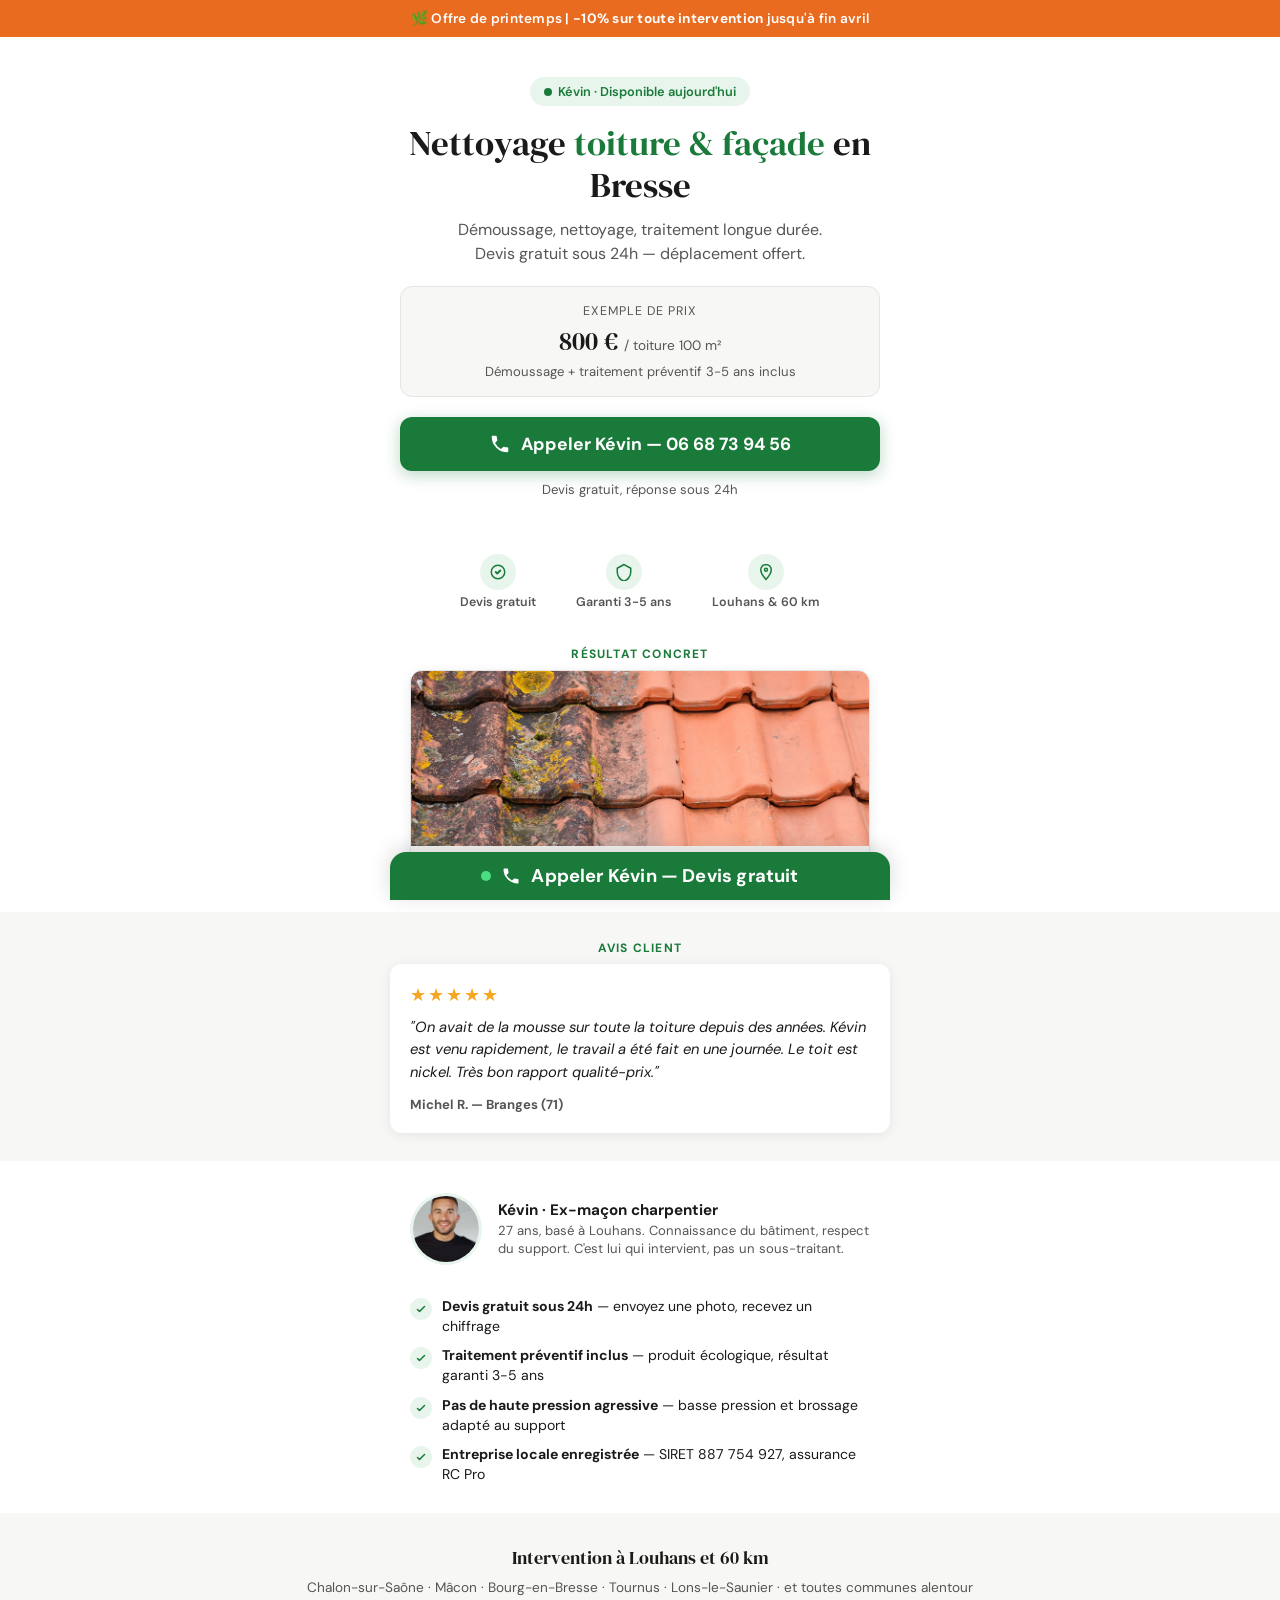
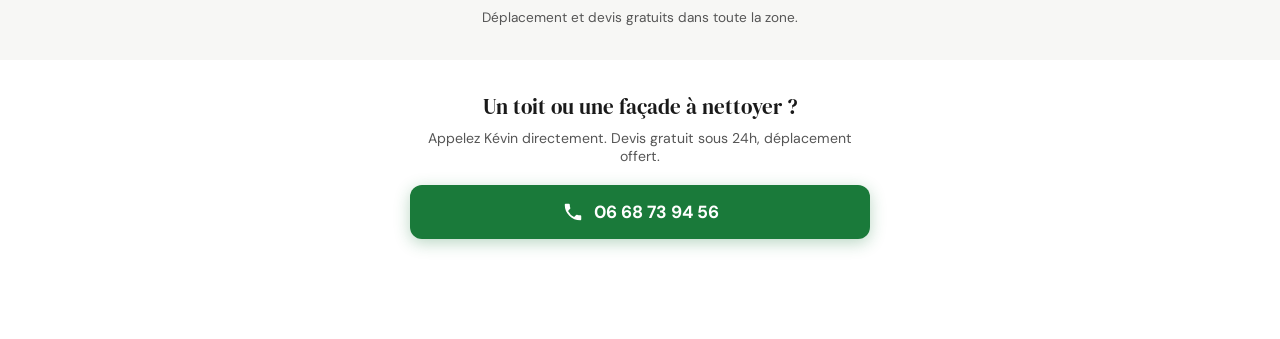
==== devis/index.html @ f07c708e "Create index.html" ====
<!DOCTYPE html>
<html lang="fr">
<head>
<meta charset="UTF-8">
<meta name="viewport" content="width=device-width, initial-scale=1.0">
<title>Devis Nettoyage Toiture & Façade | Les Nettoyeurs Bressans</title>
<meta name="description" content="Devis gratuit sous 24h. Nettoyage toiture et façade en Bresse. Appelez Kévin au 06 68 73 94 56.">
<meta name="robots" content="noindex, nofollow">

<!-- Google Ads gtag + Phone Conversion Tracking -->
<script async src="https://www.googletagmanager.com/gtag/js?id=AW-18020213630"></script>
<script>
window.dataLayer = window.dataLayer || [];
function gtag(){dataLayer.push(arguments);}
gtag('js', new Date());
gtag('config', 'AW-18020213630', {
  'phone_conversion_number': '06 68 73 94 56'
});

function gtag_report_conversion(url) {
  var callback = function () {
    if (typeof(url) != 'undefined') { window.location = url; }
  };
  gtag('event', 'conversion', {
    'send_to': 'AW-18020213630/4AlkCN3js5EcEP7G2pBD',
    'value': 50.0,
    'currency': 'EUR',
    'event_callback': callback
  });
  return false;
}

function trackCTA(label, location) {
  gtag('event', 'generate_lead', {
    'event_category': 'cta',
    'event_label': label,
    'event_location': location
  });
  if (typeof fbq === 'function') {
    fbq('track', 'Lead', { content_name: label, content_category: location });
  }
}
</script>

<!-- GTM -->
<script>(function(w,d,s,l,i){w[l]=w[l]||[];w[l].push({'gtm.start':
new Date().getTime(),event:'gtm.js'});var f=d.getElementsByTagName(s)[0],
j=d.createElement(s),dl=l!='dataLayer'?'&l='+l:'';j.async=true;j.src=
'https://www.googletagmanager.com/gtm.js?id='+i+dl;f.parentNode.insertBefore(j,f);
})(window,document,'script','dataLayer','GTM-5T7GTMLB');</script>

<!-- Meta Pixel -->
<script>
!function(f,b,e,v,n,t,s){if(f.fbq)return;n=f.fbq=function(){n.callMethod?
n.callMethod.apply(n,arguments):n.queue.push(arguments)};if(!f._fbq)f._fbq=n;
n.push=n;n.loaded=!0;n.version='2.0';n.queue=[];t=b.createElement(e);t.async=!0;
t.src=v;s=b.getElementsByTagName(e)[0];s.parentNode.insertBefore(t,s)}(window,
document,'script','https://connect.facebook.net/en_US/fbevents.js');
fbq('init', '2024211461476880');
fbq('track', 'PageView');
</script>
<noscript><img height="1" width="1" style="display:none" src="https://www.facebook.com/tr?id=2024211461476880&ev=PageView&noscript=1"/></noscript>

<link rel="preconnect" href="https://fonts.googleapis.com">
<link href="https://fonts.googleapis.com/css2?family=DM+Sans:ital,opsz,wght@0,9..40,400;0,9..40,600;0,9..40,700;1,9..40,400&family=DM+Serif+Display&display=swap" rel="stylesheet">

<style>
  :root {
    --green: #1a7a3a;
    --green-dark: #145e2c;
    --green-light: #e8f5ec;
    --orange: #e86b20;
    --orange-light: #fff4eb;
    --dark: #1a1a1a;
    --gray: #555;
    --gray-light: #f7f7f5;
    --white: #ffffff;
    --radius: 12px;
    --shadow: 0 2px 12px rgba(0,0,0,.08);
  }

  * { margin: 0; padding: 0; box-sizing: border-box; }

  body {
    font-family: 'DM Sans', sans-serif;
    color: var(--dark);
    background: var(--white);
    -webkit-font-smoothing: antialiased;
    overflow-x: hidden;
  }

  /* ========== STICKY CTA BAR ========== */
  .sticky-cta {
    position: fixed;
    bottom: 0;
    left: 0;
    right: 0;
    z-index: 100;
    background: var(--green);
    padding: 12px 16px;
    display: flex;
    align-items: center;
    justify-content: center;
    gap: 10px;
    box-shadow: 0 -4px 20px rgba(0,0,0,.15);
  }
  .sticky-cta a {
    display: flex;
    align-items: center;
    justify-content: center;
    gap: 10px;
    color: var(--white);
    text-decoration: none;
    font-weight: 700;
    font-size: 1.15rem;
    letter-spacing: .01em;
    width: 100%;
  }
  .sticky-cta svg { flex-shrink: 0; }

  .sticky-cta .pulse {
    width: 10px; height: 10px;
    background: #4ade80;
    border-radius: 50%;
    animation: pulse 2s infinite;
  }
  @keyframes pulse {
    0%, 100% { opacity: 1; transform: scale(1); }
    50% { opacity: .5; transform: scale(1.4); }
  }

  /* ========== TOP URGENCY BAR ========== */
  .urgency-bar {
    background: var(--orange);
    color: var(--white);
    text-align: center;
    padding: 10px 16px;
    font-size: .85rem;
    font-weight: 600;
    letter-spacing: .02em;
  }

  /* ========== HERO ========== */
  .hero {
    padding: 28px 20px 32px;
    text-align: center;
  }

  .hero-badge {
    display: inline-flex;
    align-items: center;
    gap: 6px;
    background: var(--green-light);
    color: var(--green);
    font-size: .8rem;
    font-weight: 600;
    padding: 6px 14px;
    border-radius: 50px;
    margin-bottom: 16px;
  }
  .hero-badge .dot {
    width: 8px; height: 8px;
    background: var(--green);
    border-radius: 50%;
  }

  .hero h1 {
    font-family: 'DM Serif Display', serif;
    font-size: 1.75rem;
    line-height: 1.2;
    color: var(--dark);
    margin-bottom: 12px;
    font-weight: 400;
  }
  .hero h1 strong {
    color: var(--green);
    font-weight: 400;
  }

  .hero-sub {
    font-size: 1rem;
    color: var(--gray);
    line-height: 1.5;
    margin-bottom: 20px;
  }

  .hero-price {
    background: var(--gray-light);
    border-radius: var(--radius);
    padding: 16px 20px;
    margin-bottom: 20px;
    border: 1px solid #e5e5e3;
  }
  .hero-price .label {
    font-size: .78rem;
    text-transform: uppercase;
    letter-spacing: .08em;
    color: var(--gray);
    margin-bottom: 4px;
  }
  .hero-price .price {
    font-family: 'DM Serif Display', serif;
    font-size: 1.6rem;
    color: var(--dark);
  }
  .hero-price .price span {
    font-family: 'DM Sans', sans-serif;
    font-size: .85rem;
    color: var(--gray);
    font-weight: 400;
  }
  .hero-price .detail {
    font-size: .82rem;
    color: var(--gray);
    margin-top: 4px;
  }

  .cta-main {
    display: flex;
    align-items: center;
    justify-content: center;
    gap: 10px;
    width: 100%;
    padding: 16px 24px;
    background: var(--green);
    color: var(--white);
    border: none;
    border-radius: var(--radius);
    font-size: 1.1rem;
    font-weight: 700;
    text-decoration: none;
    cursor: pointer;
    transition: background .2s;
    box-shadow: 0 4px 16px rgba(26,122,58,.3);
  }
  .cta-main:hover { background: var(--green-dark); }

  .cta-sub {
    margin-top: 10px;
    font-size: .82rem;
    color: var(--gray);
  }

  /* ========== TRUST BADGES ========== */
  .trust {
    display: flex;
    justify-content: center;
    gap: 24px;
    padding: 20px 20px 8px;
    flex-wrap: wrap;
  }
  .trust-item {
    display: flex;
    flex-direction: column;
    align-items: center;
    gap: 4px;
    font-size: .78rem;
    color: var(--gray);
    font-weight: 600;
  }
  .trust-item .icon {
    width: 36px; height: 36px;
    background: var(--green-light);
    border-radius: 50%;
    display: flex;
    align-items: center;
    justify-content: center;
  }

  /* ========== AVANT/APRÈS ========== */
  .before-after {
    padding: 28px 20px;
  }
  .section-label {
    font-size: .75rem;
    text-transform: uppercase;
    letter-spacing: .1em;
    color: var(--green);
    font-weight: 700;
    margin-bottom: 8px;
    text-align: center;
  }
  .ba-card {
    border-radius: var(--radius);
    overflow: hidden;
    box-shadow: var(--shadow);
    border: 1px solid #e5e5e3;
  }
  .ba-card img {
    width: 100%;
    height: auto;
    display: block;
  }
  .ba-card .ba-label {
    display: flex;
    justify-content: space-between;
    padding: 10px 16px;
    background: var(--gray-light);
    font-size: .8rem;
    font-weight: 600;
    color: var(--gray);
  }
  .ba-card .ba-label span:first-child { color: #c44; }
  .ba-card .ba-label span:last-child { color: var(--green); }

  /* ========== AVIS ========== */
  .review {
    padding: 24px 20px;
    background: var(--gray-light);
  }
  .review-card {
    background: var(--white);
    border-radius: var(--radius);
    padding: 20px;
    box-shadow: var(--shadow);
  }
  .review-stars {
    color: #f5a623;
    font-size: 1.1rem;
    letter-spacing: 2px;
    margin-bottom: 10px;
  }
  .review-text {
    font-size: .92rem;
    color: var(--dark);
    line-height: 1.55;
    margin-bottom: 12px;
    font-style: italic;
  }
  .review-author {
    font-size: .82rem;
    font-weight: 700;
    color: var(--gray);
  }

  /* ========== ARTISAN ========== */
  .artisan {
    padding: 28px 20px;
    display: flex;
    gap: 16px;
    align-items: center;
  }
  .artisan img {
    width: 72px;
    height: 72px;
    border-radius: 50%;
    object-fit: cover;
    border: 3px solid var(--green-light);
    flex-shrink: 0;
  }
  .artisan-info h3 {
    font-size: .95rem;
    font-weight: 700;
    margin-bottom: 2px;
  }
  .artisan-info p {
    font-size: .82rem;
    color: var(--gray);
    line-height: 1.4;
  }

  /* ========== GUARANTEES ========== */
  .guarantees {
    padding: 0 20px 28px;
  }
  .guarantee-list {
    list-style: none;
    display: flex;
    flex-direction: column;
    gap: 10px;
  }
  .guarantee-list li {
    display: flex;
    align-items: flex-start;
    gap: 10px;
    font-size: .88rem;
    color: var(--dark);
    line-height: 1.4;
  }
  .guarantee-list .check {
    flex-shrink: 0;
    width: 22px; height: 22px;
    background: var(--green-light);
    border-radius: 50%;
    display: flex;
    align-items: center;
    justify-content: center;
    margin-top: 1px;
  }
  .guarantee-list .check svg {
    width: 12px; height: 12px;
  }

  /* ========== ZONE ========== */
  .zone {
    padding: 24px 20px;
    background: var(--gray-light);
    text-align: center;
  }
  .zone h2 {
    font-family: 'DM Serif Display', serif;
    font-size: 1.15rem;
    margin-bottom: 8px;
    font-weight: 400;
  }
  .zone p {
    font-size: .85rem;
    color: var(--gray);
    line-height: 1.5;
  }
  .zone-cities {
    margin-top: 10px;
    font-size: .8rem;
    color: var(--gray);
    line-height: 1.6;
  }

  /* ========== FINAL CTA ========== */
  .final-cta {
    padding: 32px 20px 100px;
    text-align: center;
  }
  .final-cta h2 {
    font-family: 'DM Serif Display', serif;
    font-size: 1.3rem;
    margin-bottom: 8px;
    font-weight: 400;
  }
  .final-cta p {
    font-size: .88rem;
    color: var(--gray);
    margin-bottom: 20px;
  }

  /* ========== DESKTOP ========== */
  @media (min-width: 640px) {
    .hero { padding: 40px 40px 36px; max-width: 560px; margin: 0 auto; }
    .hero h1 { font-size: 2.2rem; }
    .trust { gap: 40px; }
    .before-after { max-width: 500px; margin: 0 auto; }
    .review { padding: 28px 40px; }
    .review-card { max-width: 500px; margin: 0 auto; }
    .artisan { max-width: 500px; margin: 0 auto; padding: 32px 20px; }
    .guarantees { max-width: 500px; margin: 0 auto; }
    .zone { padding: 32px 40px; }
    .final-cta { max-width: 500px; margin: 0 auto; }
    .sticky-cta { max-width: 500px; left: 50%; transform: translateX(-50%); border-radius: 16px 16px 0 0; }
  }
</style>
</head>
<body>

<!-- GTM noscript -->
<noscript><iframe src="https://www.googletagmanager.com/ns.html?id=GTM-5T7GTMLB" height="0" width="0" style="display:none;visibility:hidden"></iframe></noscript>

<!-- URGENCY BAR -->
<div class="urgency-bar">
  🌿 Offre de printemps | <strong>-10% sur toute intervention</strong> jusqu'à fin avril
</div>

<!-- HERO -->
<section class="hero">
  <div class="hero-badge">
    <span class="dot"></span>
    Kévin · Disponible aujourd'hui
  </div>

  <h1>Nettoyage <strong>toiture & façade</strong> en Bresse</h1>

  <p class="hero-sub">Démoussage, nettoyage, traitement longue durée.<br>Devis gratuit sous 24h — déplacement offert.</p>

  <div class="hero-price">
    <div class="label">Exemple de prix</div>
    <div class="price">800 € <span>/ toiture 100 m²</span></div>
    <div class="detail">Démoussage + traitement préventif 3-5 ans inclus</div>
  </div>

  <a href="tel:0668739456" class="cta-main" onclick="trackCTA('appel','lp-hero'); gtag_report_conversion();">
    <svg width="22" height="22" fill="none" viewBox="0 0 24 24"><path d="M6.62 10.79a15.05 15.05 0 006.59 6.59l2.2-2.2a1 1 0 011.01-.24c1.12.37 2.33.57 3.58.57a1 1 0 011 1V20a1 1 0 01-1 1A17 17 0 013 4a1 1 0 011-1h3.5a1 1 0 011 1c0 1.25.2 2.46.57 3.58a1 1 0 01-.24 1.01l-2.2 2.2z" fill="currentColor"/></svg>
    Appeler Kévin — 06 68 73 94 56
  </a>
  <p class="cta-sub">Devis gratuit, réponse sous 24h</p>
</section>

<!-- TRUST -->
<div class="trust">
  <div class="trust-item">
    <div class="icon">
      <svg width="18" height="18" fill="none" viewBox="0 0 24 24"><path d="M9 12l2 2 4-4" stroke="#1a7a3a" stroke-width="2.5" stroke-linecap="round" stroke-linejoin="round"/><circle cx="12" cy="12" r="9" stroke="#1a7a3a" stroke-width="2"/></svg>
    </div>
    Devis gratuit
  </div>
  <div class="trust-item">
    <div class="icon">
      <svg width="18" height="18" fill="none" viewBox="0 0 24 24"><path d="M12 2L3 7v5c0 5.55 3.84 10.74 9 12 5.16-1.26 9-6.45 9-12V7l-9-5z" stroke="#1a7a3a" stroke-width="2"/></svg>
    </div>
    Garanti 3-5 ans
  </div>
  <div class="trust-item">
    <div class="icon">
      <svg width="18" height="18" fill="none" viewBox="0 0 24 24"><path d="M12 2C8.13 2 5 5.13 5 9c0 5.25 7 13 7 13s7-7.75 7-13c0-3.87-3.13-7-7-7z" stroke="#1a7a3a" stroke-width="2"/><circle cx="12" cy="9" r="2" stroke="#1a7a3a" stroke-width="2"/></svg>
    </div>
    Louhans & 60 km
  </div>
</div>

<!-- AVANT/APRÈS -->
<section class="before-after">
  <p class="section-label">Résultat concret</p>
  <div class="ba-card">
    <img src="../hero-avant-apres-2.jpg" alt="Avant après nettoyage toiture en Bresse" loading="lazy" width="600" height="300">
    <div class="ba-label">
      <span>← Avant</span>
      <span>Après →</span>
    </div>
  </div>
</section>

<!-- AVIS -->
<section class="review">
  <p class="section-label">Avis client</p>
  <div class="review-card">
    <div class="review-stars">★★★★★</div>
    <p class="review-text">"On avait de la mousse sur toute la toiture depuis des années. Kévin est venu rapidement, le travail a été fait en une journée. Le toit est nickel. Très bon rapport qualité-prix."</p>
    <p class="review-author">Michel R. — Branges (71)</p>
  </div>
</section>

<!-- ARTISAN -->
<section class="artisan">
  <img src="../kevin.jpg" alt="Kévin Autin, Les Nettoyeurs Bressans" width="72" height="72" loading="lazy">
  <div class="artisan-info">
    <h3>Kévin · Ex-maçon charpentier</h3>
    <p>27 ans, basé à Louhans. Connaissance du bâtiment, respect du support. C'est lui qui intervient, pas un sous-traitant.</p>
  </div>
</section>

<!-- GUARANTEES -->
<section class="guarantees">
  <ul class="guarantee-list">
    <li>
      <span class="check"><svg fill="none" viewBox="0 0 24 24"><path d="M5 13l4 4L19 7" stroke="#1a7a3a" stroke-width="3" stroke-linecap="round" stroke-linejoin="round"/></svg></span>
      <span><strong>Devis gratuit sous 24h</strong> — envoyez une photo, recevez un chiffrage</span>
    </li>
    <li>
      <span class="check"><svg fill="none" viewBox="0 0 24 24"><path d="M5 13l4 4L19 7" stroke="#1a7a3a" stroke-width="3" stroke-linecap="round" stroke-linejoin="round"/></svg></span>
      <span><strong>Traitement préventif inclus</strong> — produit écologique, résultat garanti 3-5 ans</span>
    </li>
    <li>
      <span class="check"><svg fill="none" viewBox="0 0 24 24"><path d="M5 13l4 4L19 7" stroke="#1a7a3a" stroke-width="3" stroke-linecap="round" stroke-linejoin="round"/></svg></span>
      <span><strong>Pas de haute pression agressive</strong> — basse pression et brossage adapté au support</span>
    </li>
    <li>
      <span class="check"><svg fill="none" viewBox="0 0 24 24"><path d="M5 13l4 4L19 7" stroke="#1a7a3a" stroke-width="3" stroke-linecap="round" stroke-linejoin="round"/></svg></span>
      <span><strong>Entreprise locale enregistrée</strong> — SIRET 887 754 927, assurance RC Pro</span>
    </li>
  </ul>
</section>

<!-- ZONE -->
<section class="zone">
  <h2>Intervention à Louhans et 60 km</h2>
  <p>Chalon-sur-Saône · Mâcon · Bourg-en-Bresse · Tournus · Lons-le-Saunier · et toutes communes alentour</p>
  <p class="zone-cities">Déplacement et devis gratuits dans toute la zone.</p>
</section>

<!-- FINAL CTA -->
<section class="final-cta">
  <h2>Un toit ou une façade à nettoyer ?</h2>
  <p>Appelez Kévin directement. Devis gratuit sous 24h, déplacement offert.</p>
  <a href="tel:0668739456" class="cta-main" onclick="trackCTA('appel','lp-footer'); gtag_report_conversion();">
    <svg width="22" height="22" fill="none" viewBox="0 0 24 24"><path d="M6.62 10.79a15.05 15.05 0 006.59 6.59l2.2-2.2a1 1 0 011.01-.24c1.12.37 2.33.57 3.58.57a1 1 0 011 1V20a1 1 0 01-1 1A17 17 0 013 4a1 1 0 011-1h3.5a1 1 0 011 1c0 1.25.2 2.46.57 3.58a1 1 0 01-.24 1.01l-2.2 2.2z" fill="currentColor"/></svg>
    06 68 73 94 56
  </a>
</section>

<!-- STICKY CTA -->
<div class="sticky-cta">
  <a href="tel:0668739456" onclick="trackCTA('appel','lp-sticky'); gtag_report_conversion();">
    <span class="pulse"></span>
    <svg width="20" height="20" fill="none" viewBox="0 0 24 24"><path d="M6.62 10.79a15.05 15.05 0 006.59 6.59l2.2-2.2a1 1 0 011.01-.24c1.12.37 2.33.57 3.58.57a1 1 0 011 1V20a1 1 0 01-1 1A17 17 0 013 4a1 1 0 011-1h3.5a1 1 0 011 1c0 1.25.2 2.46.57 3.58a1 1 0 01-.24 1.01l-2.2 2.2z" fill="currentColor"/></svg>
    Appeler Kévin — Devis gratuit
  </a>
</div>

</body>
</html>
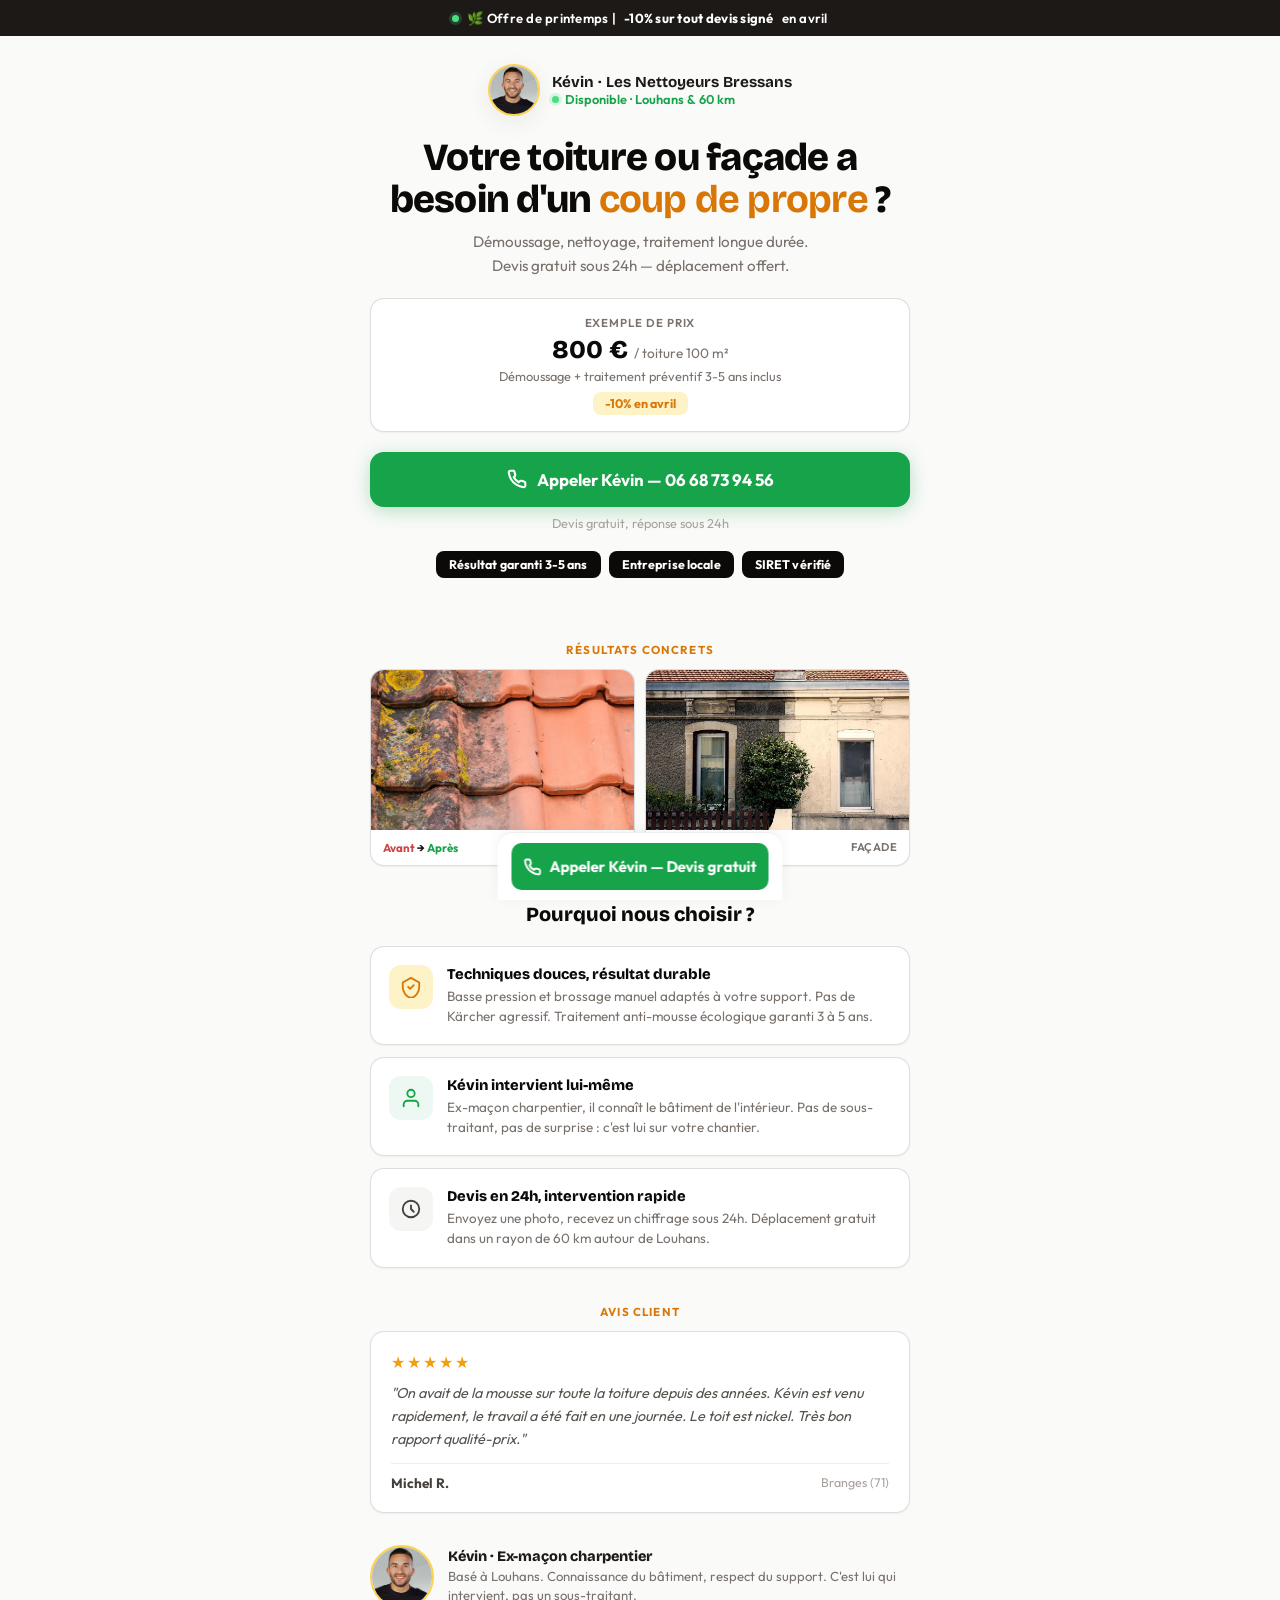
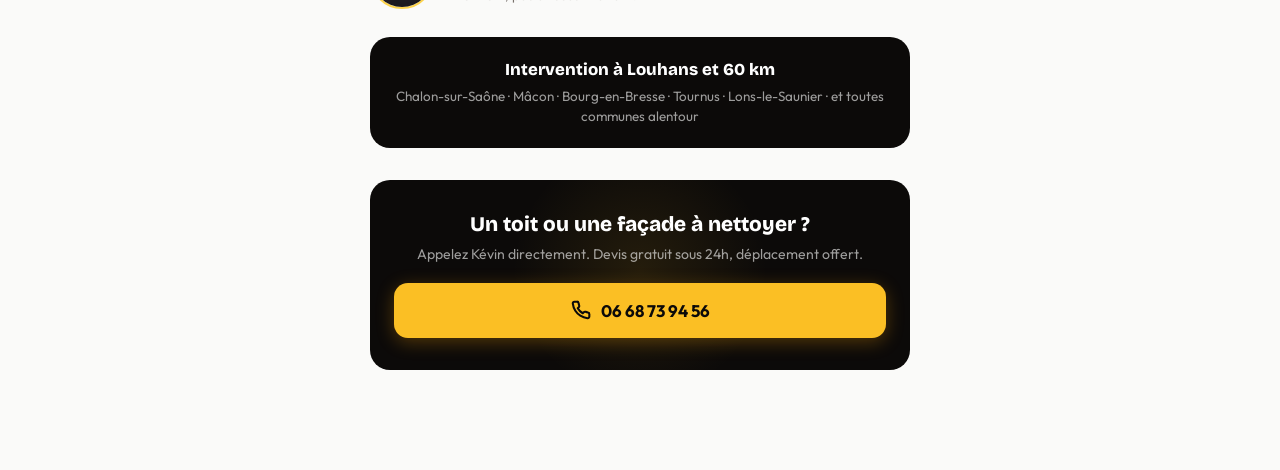
==== commit 92928647: "Update index.html" ====
--- a/devis/index.html
+++ b/devis/index.html
@@ -62,389 +62,490 @@
 <noscript><img height="1" width="1" style="display:none" src="https://www.facebook.com/tr?id=2024211461476880&ev=PageView&noscript=1"/></noscript>
 
 <link rel="preconnect" href="https://fonts.googleapis.com">
-<link href="https://fonts.googleapis.com/css2?family=DM+Sans:ital,opsz,wght@0,9..40,400;0,9..40,600;0,9..40,700;1,9..40,400&family=DM+Serif+Display&display=swap" rel="stylesheet">
+<link rel="preconnect" href="https://fonts.gstatic.com" crossorigin>
+<link href="https://fonts.googleapis.com/css2?family=Bricolage+Grotesque:opsz,wght@12..96,700;12..96,800&family=Outfit:wght@400;500;600;700&display=swap" rel="stylesheet">
 
 <style>
   :root {
-    --green: #1a7a3a;
-    --green-dark: #145e2c;
-    --green-light: #e8f5ec;
-    --orange: #e86b20;
-    --orange-light: #fff4eb;
-    --dark: #1a1a1a;
-    --gray: #555;
-    --gray-light: #f7f7f5;
+    --stone-950: #0c0a09;
+    --stone-900: #1c1917;
+    --stone-700: #44403c;
+    --stone-600: #57534e;
+    --stone-500: #78716c;
+    --stone-400: #a8a29e;
+    --stone-200: #e7e5e4;
+    --stone-100: #f5f5f4;
+    --stone-50: #fafaf9;
+    --amber-600: #d97706;
+    --amber-500: #f59e0b;
+    --amber-400: #fbbf24;
+    --amber-300: #fcd34d;
+    --amber-200: #fde68a;
+    --amber-100: #fef3c7;
+    --green-600: #16a34a;
+    --green-400: #4ade80;
     --white: #ffffff;
-    --radius: 12px;
-    --shadow: 0 2px 12px rgba(0,0,0,.08);
+    --border: rgba(28,25,23,.08);
+    --border-strong: rgba(28,25,23,.14);
+    --shadow-sm: 0 1px 2px rgba(28,25,23,.05);
+    --shadow-md: 0 6px 24px rgba(28,25,23,.07);
+    --r: 14px;
+    --r-lg: 20px;
   }
 
   * { margin: 0; padding: 0; box-sizing: border-box; }
+  html { overflow-x: hidden; }
 
   body {
-    font-family: 'DM Sans', sans-serif;
-    color: var(--dark);
-    background: var(--white);
+    font-family: 'Outfit', sans-serif;
+    color: var(--stone-900);
+    background: var(--stone-50);
     -webkit-font-smoothing: antialiased;
     overflow-x: hidden;
   }
 
-  /* ========== STICKY CTA BAR ========== */
-  .sticky-cta {
-    position: fixed;
-    bottom: 0;
-    left: 0;
-    right: 0;
-    z-index: 100;
-    background: var(--green);
-    padding: 12px 16px;
-    display: flex;
-    align-items: center;
-    justify-content: center;
-    gap: 10px;
-    box-shadow: 0 -4px 20px rgba(0,0,0,.15);
-  }
-  .sticky-cta a {
-    display: flex;
-    align-items: center;
-    justify-content: center;
-    gap: 10px;
-    color: var(--white);
-    text-decoration: none;
-    font-weight: 700;
-    font-size: 1.15rem;
-    letter-spacing: .01em;
-    width: 100%;
-  }
-  .sticky-cta svg { flex-shrink: 0; }
-
-  .sticky-cta .pulse {
-    width: 10px; height: 10px;
-    background: #4ade80;
-    border-radius: 50%;
-    animation: pulse 2s infinite;
-  }
-  @keyframes pulse {
-    0%, 100% { opacity: 1; transform: scale(1); }
-    50% { opacity: .5; transform: scale(1.4); }
-  }
-
-  /* ========== TOP URGENCY BAR ========== */
+  a { color: inherit; text-decoration: none; }
+  img { max-width: 100%; display: block; }
+
+  .wrap {
+    width: min(calc(100% - 40px), 540px);
+    margin: 0 auto;
+  }
+
+  /* ═══ URGENCY BAR ═══ */
   .urgency-bar {
-    background: var(--orange);
+    background: var(--stone-900);
     color: var(--white);
     text-align: center;
     padding: 10px 16px;
-    font-size: .85rem;
+    font-size: .82rem;
     font-weight: 600;
     letter-spacing: .02em;
-  }
-
-  /* ========== HERO ========== */
+    display: flex;
+    align-items: center;
+    justify-content: center;
+    gap: 8px;
+  }
+  .pulse {
+    width: 7px; height: 7px;
+    border-radius: 50%;
+    background: var(--green-400);
+    box-shadow: 0 0 0 3px rgba(74,222,128,.2);
+    animation: pulse 2s ease infinite;
+    flex-shrink: 0;
+    display: inline-block;
+  }
+  @keyframes pulse {
+    0%, 100% { box-shadow: 0 0 0 3px rgba(74,222,128,.2); }
+    50% { box-shadow: 0 0 0 8px rgba(74,222,128,0); }
+  }
+
+  /* ═══ HERO ═══ */
   .hero {
-    padding: 28px 20px 32px;
+    padding: 28px 0 32px;
     text-align: center;
   }
 
-  .hero-badge {
-    display: inline-flex;
+  .hero-identity {
+    display: flex;
+    align-items: center;
+    justify-content: center;
+    gap: 12px;
+    margin-bottom: 20px;
+  }
+  .hero-photo {
+    width: 52px; height: 52px;
+    border-radius: 999px;
+    object-fit: cover;
+    object-position: center 15%;
+    border: 2px solid var(--amber-300);
+    box-shadow: var(--shadow-md);
+  }
+  .hero-name {
+    font-family: 'Bricolage Grotesque', sans-serif;
+    font-size: .95rem;
+    font-weight: 700;
+    display: block;
+  }
+  .hero-loc {
+    display: flex;
     align-items: center;
     gap: 6px;
-    background: var(--green-light);
-    color: var(--green);
     font-size: .8rem;
     font-weight: 600;
-    padding: 6px 14px;
-    border-radius: 50px;
-    margin-bottom: 16px;
-  }
-  .hero-badge .dot {
-    width: 8px; height: 8px;
-    background: var(--green);
-    border-radius: 50%;
+    color: var(--green-600);
   }
 
   .hero h1 {
-    font-family: 'DM Serif Display', serif;
-    font-size: 1.75rem;
-    line-height: 1.2;
-    color: var(--dark);
-    margin-bottom: 12px;
-    font-weight: 400;
-  }
-  .hero h1 strong {
-    color: var(--green);
-    font-weight: 400;
-  }
+    font-family: 'Bricolage Grotesque', sans-serif;
+    font-size: clamp(1.7rem, 5vw, 2.4rem);
+    font-weight: 800;
+    line-height: 1.1;
+    letter-spacing: -.02em;
+    color: var(--stone-950);
+    margin-bottom: 10px;
+  }
+  .hero h1 strong { color: var(--amber-600); }
 
   .hero-sub {
-    font-size: 1rem;
-    color: var(--gray);
-    line-height: 1.5;
+    font-size: .95rem;
+    color: var(--stone-500);
+    line-height: 1.55;
     margin-bottom: 20px;
   }
 
+  /* ═══ PRICE BOX ═══ */
   .hero-price {
-    background: var(--gray-light);
-    border-radius: var(--radius);
+    background: var(--white);
+    border-radius: var(--r);
     padding: 16px 20px;
     margin-bottom: 20px;
-    border: 1px solid #e5e5e3;
+    border: 1px solid var(--border-strong);
+    box-shadow: var(--shadow-sm);
+    text-align: center;
   }
   .hero-price .label {
-    font-size: .78rem;
+    font-size: .72rem;
     text-transform: uppercase;
     letter-spacing: .08em;
-    color: var(--gray);
+    color: var(--stone-500);
     margin-bottom: 4px;
+    font-weight: 600;
   }
   .hero-price .price {
-    font-family: 'DM Serif Display', serif;
+    font-family: 'Bricolage Grotesque', sans-serif;
     font-size: 1.6rem;
-    color: var(--dark);
+    font-weight: 800;
+    color: var(--stone-950);
   }
   .hero-price .price span {
-    font-family: 'DM Sans', sans-serif;
+    font-family: 'Outfit', sans-serif;
     font-size: .85rem;
-    color: var(--gray);
+    color: var(--stone-500);
     font-weight: 400;
   }
   .hero-price .detail {
-    font-size: .82rem;
-    color: var(--gray);
-    margin-top: 4px;
-  }
-
+    font-size: .8rem;
+    color: var(--stone-500);
+    margin-top: 3px;
+  }
+  .hero-price .promo {
+    display: inline-block;
+    margin-top: 8px;
+    padding: 4px 12px;
+    border-radius: 8px;
+    background: var(--amber-100);
+    color: var(--amber-600);
+    font-size: .78rem;
+    font-weight: 700;
+  }
+
+  /* ═══ CTA PRINCIPAL ═══ */
   .cta-main {
     display: flex;
     align-items: center;
     justify-content: center;
     gap: 10px;
     width: 100%;
-    padding: 16px 24px;
-    background: var(--green);
+    padding: 17px 24px;
+    background: var(--green-600);
     color: var(--white);
     border: none;
-    border-radius: var(--radius);
-    font-size: 1.1rem;
+    border-radius: var(--r);
+    font-family: 'Outfit', sans-serif;
+    font-size: 1.05rem;
     font-weight: 700;
-    text-decoration: none;
     cursor: pointer;
-    transition: background .2s;
-    box-shadow: 0 4px 16px rgba(26,122,58,.3);
-  }
-  .cta-main:hover { background: var(--green-dark); }
+    transition: all .2s;
+    box-shadow: 0 4px 18px rgba(22,163,74,.3);
+  }
+  .cta-main:hover {
+    background: #15803d;
+    transform: translateY(-2px);
+    box-shadow: 0 8px 26px rgba(22,163,74,.38);
+  }
 
   .cta-sub {
-    margin-top: 10px;
-    font-size: .82rem;
-    color: var(--gray);
-  }
-
-  /* ========== TRUST BADGES ========== */
-  .trust {
+    margin-top: 8px;
+    font-size: .8rem;
+    color: var(--stone-400);
+    text-align: center;
+  }
+
+  /* ═══ BADGES PRO ═══ */
+  .pro-badges {
     display: flex;
     justify-content: center;
-    gap: 24px;
-    padding: 20px 20px 8px;
+    gap: 8px;
+    padding: 20px 0 0;
     flex-wrap: wrap;
   }
-  .trust-item {
-    display: flex;
-    flex-direction: column;
-    align-items: center;
-    gap: 4px;
+  .pro-badge {
+    display: inline-flex;
+    align-items: center;
+    gap: 5px;
+    padding: 6px 13px;
+    border-radius: 8px;
     font-size: .78rem;
-    color: var(--gray);
-    font-weight: 600;
-  }
-  .trust-item .icon {
-    width: 36px; height: 36px;
-    background: var(--green-light);
-    border-radius: 50%;
-    display: flex;
-    align-items: center;
-    justify-content: center;
-  }
-
-  /* ========== AVANT/APRÈS ========== */
-  .before-after {
-    padding: 28px 20px;
-  }
+    font-weight: 700;
+    background: var(--stone-950);
+    color: var(--white);
+    letter-spacing: .01em;
+  }
+
+  /* ═══ AVANT/APRÈS ═══ */
+  .ba-section { padding: 32px 0 0; }
   .section-label {
-    font-size: .75rem;
+    font-size: .72rem;
     text-transform: uppercase;
     letter-spacing: .1em;
-    color: var(--green);
+    color: var(--amber-600);
     font-weight: 700;
-    margin-bottom: 8px;
+    margin-bottom: 12px;
     text-align: center;
   }
+  .ba-grid {
+    display: grid;
+    grid-template-columns: 1fr 1fr;
+    gap: 10px;
+  }
   .ba-card {
-    border-radius: var(--radius);
+    border-radius: var(--r);
     overflow: hidden;
-    box-shadow: var(--shadow);
-    border: 1px solid #e5e5e3;
+    border: 1px solid var(--border-strong);
+    box-shadow: var(--shadow-sm);
+    background: var(--white);
   }
   .ba-card img {
     width: 100%;
-    height: auto;
-    display: block;
-  }
-  .ba-card .ba-label {
+    height: 160px;
+    object-fit: cover;
+  }
+  .ba-card-footer {
+    padding: 10px 12px;
     display: flex;
     justify-content: space-between;
-    padding: 10px 16px;
-    background: var(--gray-light);
-    font-size: .8rem;
+    align-items: center;
+    font-size: .72rem;
+    font-weight: 700;
+  }
+  .ba-card-footer .before { color: #c44; }
+  .ba-card-footer .after { color: var(--green-600); }
+  .ba-card-footer .type {
     font-weight: 600;
-    color: var(--gray);
-  }
-  .ba-card .ba-label span:first-child { color: #c44; }
-  .ba-card .ba-label span:last-child { color: var(--green); }
-
-  /* ========== AVIS ========== */
-  .review {
-    padding: 24px 20px;
-    background: var(--gray-light);
-  }
+    color: var(--stone-500);
+    font-size: .7rem;
+    text-transform: uppercase;
+    letter-spacing: .04em;
+  }
+
+  /* ═══ 3 RAISONS ═══ */
+  .reasons { padding: 36px 0; }
+  .reasons-title {
+    font-family: 'Bricolage Grotesque', sans-serif;
+    font-size: 1.25rem;
+    font-weight: 800;
+    text-align: center;
+    color: var(--stone-950);
+    margin-bottom: 20px;
+  }
+  .reasons-grid { display: grid; gap: 12px; }
+  .reason-card {
+    display: flex;
+    gap: 14px;
+    align-items: flex-start;
+    padding: 18px;
+    border-radius: var(--r);
+    background: var(--white);
+    border: 1px solid var(--border-strong);
+    box-shadow: var(--shadow-sm);
+  }
+  .reason-icon {
+    width: 44px; height: 44px;
+    border-radius: 12px;
+    display: grid;
+    place-items: center;
+    flex-shrink: 0;
+  }
+  .reason-icon.amber { background: var(--amber-100); color: var(--amber-600); }
+  .reason-icon.green { background: rgba(22,163,74,.08); color: var(--green-600); }
+  .reason-icon.dark { background: var(--stone-100); color: var(--stone-700); }
+  .reason-card h3 {
+    font-family: 'Bricolage Grotesque', sans-serif;
+    font-size: .92rem;
+    font-weight: 800;
+    color: var(--stone-950);
+    margin-bottom: 3px;
+  }
+  .reason-card p {
+    font-size: .84rem;
+    color: var(--stone-500);
+    line-height: 1.5;
+  }
+
+  /* ═══ AVIS ═══ */
+  .review { padding: 0 0 32px; }
   .review-card {
     background: var(--white);
-    border-radius: var(--radius);
+    border-radius: var(--r);
     padding: 20px;
-    box-shadow: var(--shadow);
+    border: 1px solid var(--border-strong);
+    box-shadow: var(--shadow-sm);
   }
   .review-stars {
-    color: #f5a623;
-    font-size: 1.1rem;
+    color: var(--amber-500);
+    font-size: 1rem;
     letter-spacing: 2px;
     margin-bottom: 10px;
   }
   .review-text {
-    font-size: .92rem;
-    color: var(--dark);
-    line-height: 1.55;
+    font-size: .9rem;
+    color: var(--stone-600);
+    line-height: 1.6;
     margin-bottom: 12px;
     font-style: italic;
   }
   .review-author {
-    font-size: .82rem;
-    font-weight: 700;
-    color: var(--gray);
-  }
-
-  /* ========== ARTISAN ========== */
-  .artisan {
-    padding: 28px 20px;
-    display: flex;
-    gap: 16px;
-    align-items: center;
-  }
-  .artisan img {
-    width: 72px;
-    height: 72px;
+    display: flex;
+    justify-content: space-between;
+    align-items: center;
+    padding-top: 10px;
+    border-top: 1px solid var(--border);
+  }
+  .review-author strong { font-size: .85rem; color: var(--stone-700); }
+  .review-author span { font-size: .78rem; color: var(--stone-400); }
+
+  /* ═══ ARTISAN ═══ */
+  .artisan { padding: 0 0 28px; }
+  .artisan-inner {
+    display: flex;
+    gap: 14px;
+    align-items: center;
+  }
+  .artisan-inner img {
+    width: 64px; height: 64px;
     border-radius: 50%;
     object-fit: cover;
-    border: 3px solid var(--green-light);
+    object-position: center 15%;
+    border: 2px solid var(--amber-300);
     flex-shrink: 0;
   }
   .artisan-info h3 {
+    font-family: 'Bricolage Grotesque', sans-serif;
+    font-size: .9rem;
+    font-weight: 800;
+    margin-bottom: 2px;
+  }
+  .artisan-info p {
+    font-size: .82rem;
+    color: var(--stone-500);
+    line-height: 1.45;
+  }
+
+  /* ═══ ZONE ═══ */
+  .zone { padding: 0 0 24px; }
+  .zone-box {
+    padding: 22px;
+    border-radius: var(--r-lg);
+    background: var(--stone-950);
+    color: var(--white);
+    text-align: center;
+  }
+  .zone-box h2 {
+    font-family: 'Bricolage Grotesque', sans-serif;
+    font-size: 1.05rem;
+    font-weight: 800;
+    margin-bottom: 6px;
+  }
+  .zone-box p {
+    font-size: .84rem;
+    color: rgba(255,255,255,.6);
+    line-height: 1.5;
+  }
+
+  /* ═══ FINAL CTA ═══ */
+  .final-cta { padding: 8px 0 100px; text-align: center; }
+  .final-cta-box {
+    padding: 32px 24px;
+    border-radius: var(--r-lg);
+    background: var(--stone-950);
+    color: var(--white);
+    position: relative;
+    overflow: hidden;
+  }
+  .final-cta-box::before {
+    content: "";
+    position: absolute;
+    top: -60px; left: 50%;
+    transform: translateX(-50%);
+    width: 300px; height: 300px;
+    border-radius: 50%;
+    background: radial-gradient(circle, rgba(251,191,36,.1), transparent 60%);
+    pointer-events: none;
+  }
+  .final-cta-box h2 {
+    font-family: 'Bricolage Grotesque', sans-serif;
+    font-size: 1.3rem;
+    font-weight: 800;
+    margin-bottom: 8px;
+    position: relative; z-index: 1;
+  }
+  .final-cta-box p {
+    font-size: .88rem;
+    color: rgba(255,255,255,.6);
+    margin-bottom: 20px;
+    position: relative; z-index: 1;
+  }
+  .final-cta-box .cta-main {
+    color: var(--stone-950);
+    background: var(--amber-400);
+    box-shadow: 0 4px 18px rgba(245,158,11,.3);
+    position: relative; z-index: 1;
+  }
+  .final-cta-box .cta-main:hover {
+    background: var(--amber-300);
+    box-shadow: 0 8px 26px rgba(245,158,11,.4);
+  }
+
+  /* ═══ STICKY BAR ═══ */
+  .sticky-cta {
+    position: fixed;
+    bottom: 0; left: 0; right: 0;
+    z-index: 100;
+    padding: 10px 14px;
+    padding-bottom: calc(10px + env(safe-area-inset-bottom, 0px));
+    background: rgba(255,255,255,.95);
+    backdrop-filter: blur(12px);
+    border-top: 1px solid var(--border);
+    box-shadow: 0 -2px 14px rgba(0,0,0,.06);
+  }
+  .sticky-cta a {
+    display: flex;
+    align-items: center;
+    justify-content: center;
+    gap: 8px;
+    padding: 14px 12px;
+    border-radius: 10px;
+    font-family: 'Outfit', sans-serif;
     font-size: .95rem;
     font-weight: 700;
-    margin-bottom: 2px;
-  }
-  .artisan-info p {
-    font-size: .82rem;
-    color: var(--gray);
-    line-height: 1.4;
-  }
-
-  /* ========== GUARANTEES ========== */
-  .guarantees {
-    padding: 0 20px 28px;
-  }
-  .guarantee-list {
-    list-style: none;
-    display: flex;
-    flex-direction: column;
-    gap: 10px;
-  }
-  .guarantee-list li {
-    display: flex;
-    align-items: flex-start;
-    gap: 10px;
-    font-size: .88rem;
-    color: var(--dark);
-    line-height: 1.4;
-  }
-  .guarantee-list .check {
-    flex-shrink: 0;
-    width: 22px; height: 22px;
-    background: var(--green-light);
-    border-radius: 50%;
-    display: flex;
-    align-items: center;
-    justify-content: center;
-    margin-top: 1px;
-  }
-  .guarantee-list .check svg {
-    width: 12px; height: 12px;
-  }
-
-  /* ========== ZONE ========== */
-  .zone {
-    padding: 24px 20px;
-    background: var(--gray-light);
-    text-align: center;
-  }
-  .zone h2 {
-    font-family: 'DM Serif Display', serif;
-    font-size: 1.15rem;
-    margin-bottom: 8px;
-    font-weight: 400;
-  }
-  .zone p {
-    font-size: .85rem;
-    color: var(--gray);
-    line-height: 1.5;
-  }
-  .zone-cities {
-    margin-top: 10px;
-    font-size: .8rem;
-    color: var(--gray);
-    line-height: 1.6;
-  }
-
-  /* ========== FINAL CTA ========== */
-  .final-cta {
-    padding: 32px 20px 100px;
-    text-align: center;
-  }
-  .final-cta h2 {
-    font-family: 'DM Serif Display', serif;
-    font-size: 1.3rem;
-    margin-bottom: 8px;
-    font-weight: 400;
-  }
-  .final-cta p {
-    font-size: .88rem;
-    color: var(--gray);
-    margin-bottom: 20px;
-  }
-
-  /* ========== DESKTOP ========== */
+    color: var(--white);
+    background: var(--green-600);
+    text-decoration: none;
+    animation: sticky-glow 2.5s ease-in-out infinite;
+  }
+  @keyframes sticky-glow {
+    0%, 100% { box-shadow: 0 0 0 0 rgba(22,163,74,.4); }
+    50% { box-shadow: 0 0 0 8px rgba(22,163,74,0); }
+  }
+
+  /* ═══ RESPONSIVE ═══ */
   @media (min-width: 640px) {
-    .hero { padding: 40px 40px 36px; max-width: 560px; margin: 0 auto; }
-    .hero h1 { font-size: 2.2rem; }
-    .trust { gap: 40px; }
-    .before-after { max-width: 500px; margin: 0 auto; }
-    .review { padding: 28px 40px; }
-    .review-card { max-width: 500px; margin: 0 auto; }
-    .artisan { max-width: 500px; margin: 0 auto; padding: 32px 20px; }
-    .guarantees { max-width: 500px; margin: 0 auto; }
-    .zone { padding: 32px 40px; }
-    .final-cta { max-width: 500px; margin: 0 auto; }
-    .sticky-cta { max-width: 500px; left: 50%; transform: translateX(-50%); border-radius: 16px 16px 0 0; }
+    .sticky-cta { max-width: 500px; left: 50%; right: auto; transform: translateX(-50%); border-radius: 16px 16px 0 0; }
+  }
+  @media (max-width: 400px) {
+    .ba-grid { grid-template-columns: 1fr; }
+    .ba-card img { height: 180px; }
   }
 </style>
 </head>
@@ -455,130 +556,166 @@
 
 <!-- URGENCY BAR -->
 <div class="urgency-bar">
-  🌿 Offre de printemps | <strong>-10% sur toute intervention</strong> jusqu'à fin avril
+  <span class="pulse"></span>
+  🌿 Offre de printemps | <strong>-10% sur tout devis signé</strong> en avril
 </div>
 
 <!-- HERO -->
 <section class="hero">
-  <div class="hero-badge">
-    <span class="dot"></span>
-    Kévin · Disponible aujourd'hui
-  </div>
-
-  <h1>Nettoyage <strong>toiture & façade</strong> en Bresse</h1>
-
-  <p class="hero-sub">Démoussage, nettoyage, traitement longue durée.<br>Devis gratuit sous 24h — déplacement offert.</p>
-
-  <div class="hero-price">
-    <div class="label">Exemple de prix</div>
-    <div class="price">800 € <span>/ toiture 100 m²</span></div>
-    <div class="detail">Démoussage + traitement préventif 3-5 ans inclus</div>
-  </div>
-
-  <a href="tel:0668739456" class="cta-main" onclick="trackCTA('appel','lp-hero'); gtag_report_conversion();">
-    <svg width="22" height="22" fill="none" viewBox="0 0 24 24"><path d="M6.62 10.79a15.05 15.05 0 006.59 6.59l2.2-2.2a1 1 0 011.01-.24c1.12.37 2.33.57 3.58.57a1 1 0 011 1V20a1 1 0 01-1 1A17 17 0 013 4a1 1 0 011-1h3.5a1 1 0 011 1c0 1.25.2 2.46.57 3.58a1 1 0 01-.24 1.01l-2.2 2.2z" fill="currentColor"/></svg>
-    Appeler Kévin — 06 68 73 94 56
-  </a>
-  <p class="cta-sub">Devis gratuit, réponse sous 24h</p>
-</section>
-
-<!-- TRUST -->
-<div class="trust">
-  <div class="trust-item">
-    <div class="icon">
-      <svg width="18" height="18" fill="none" viewBox="0 0 24 24"><path d="M9 12l2 2 4-4" stroke="#1a7a3a" stroke-width="2.5" stroke-linecap="round" stroke-linejoin="round"/><circle cx="12" cy="12" r="9" stroke="#1a7a3a" stroke-width="2"/></svg>
-    </div>
-    Devis gratuit
-  </div>
-  <div class="trust-item">
-    <div class="icon">
-      <svg width="18" height="18" fill="none" viewBox="0 0 24 24"><path d="M12 2L3 7v5c0 5.55 3.84 10.74 9 12 5.16-1.26 9-6.45 9-12V7l-9-5z" stroke="#1a7a3a" stroke-width="2"/></svg>
-    </div>
-    Garanti 3-5 ans
-  </div>
-  <div class="trust-item">
-    <div class="icon">
-      <svg width="18" height="18" fill="none" viewBox="0 0 24 24"><path d="M12 2C8.13 2 5 5.13 5 9c0 5.25 7 13 7 13s7-7.75 7-13c0-3.87-3.13-7-7-7z" stroke="#1a7a3a" stroke-width="2"/><circle cx="12" cy="9" r="2" stroke="#1a7a3a" stroke-width="2"/></svg>
-    </div>
-    Louhans & 60 km
-  </div>
-</div>
-
-<!-- AVANT/APRÈS -->
-<section class="before-after">
-  <p class="section-label">Résultat concret</p>
-  <div class="ba-card">
-    <img src="../hero-avant-apres-2.jpg" alt="Avant après nettoyage toiture en Bresse" loading="lazy" width="600" height="300">
-    <div class="ba-label">
-      <span>← Avant</span>
-      <span>Après →</span>
+  <div class="wrap">
+
+    <div class="hero-identity">
+      <img class="hero-photo" src="../kevin.jpg" alt="Kévin" width="52" height="52">
+      <div>
+        <strong class="hero-name">Kévin · Les Nettoyeurs Bressans</strong>
+        <span class="hero-loc"><span class="pulse"></span> Disponible · Louhans &amp; 60 km</span>
+      </div>
+    </div>
+
+    <h1>Votre toiture ou façade a besoin d'un <strong>coup de propre</strong> ?</h1>
+
+    <p class="hero-sub">Démoussage, nettoyage, traitement longue durée.<br>Devis gratuit sous 24h — déplacement offert.</p>
+
+    <div class="hero-price">
+      <div class="label">Exemple de prix</div>
+      <div class="price">800 € <span>/ toiture 100 m²</span></div>
+      <div class="detail">Démoussage + traitement préventif 3-5 ans inclus</div>
+      <span class="promo">-10% en avril</span>
+    </div>
+
+    <a href="tel:0668739456" class="cta-main" onclick="trackCTA('appel','lp-hero'); gtag_report_conversion();">
+      <svg width="20" height="20" viewBox="0 0 24 24" fill="none" stroke="currentColor" stroke-width="2.5" stroke-linecap="round" stroke-linejoin="round"><path d="M22 16.92v3a2 2 0 01-2.18 2 19.79 19.79 0 01-8.63-3.07 19.5 19.5 0 01-6-6 19.79 19.79 0 01-3.07-8.67A2 2 0 014.11 2h3a2 2 0 012 1.72c.127.96.361 1.903.7 2.81a2 2 0 01-.45 2.11L8.09 9.91a16 16 0 006 6l1.27-1.27a2 2 0 012.11-.45c.907.339 1.85.573 2.81.7A2 2 0 0122 16.92z"/></svg>
+      Appeler Kévin — 06 68 73 94 56
+    </a>
+    <p class="cta-sub">Devis gratuit, réponse sous 24h</p>
+
+    <div class="pro-badges">
+      <span class="pro-badge">Résultat garanti 3-5 ans</span>
+      <span class="pro-badge">Entreprise locale</span>
+      <span class="pro-badge">SIRET vérifié</span>
     </div>
   </div>
 </section>
 
+<!-- AVANT/APRÈS × 2 -->
+<section class="ba-section">
+  <div class="wrap">
+    <p class="section-label">Résultats concrets</p>
+    <div class="ba-grid">
+      <div class="ba-card">
+        <img src="../hero-avant-apres-2.jpg" alt="Avant après nettoyage toiture" loading="lazy" width="400" height="260">
+        <div class="ba-card-footer">
+          <div><span class="before">Avant</span> → <span class="after">Après</span></div>
+          <span class="type">Toiture</span>
+        </div>
+      </div>
+      <div class="ba-card">
+        <img src="../hero-avant-apres-1.jpg" alt="Avant après nettoyage façade" loading="lazy" width="400" height="260">
+        <div class="ba-card-footer">
+          <div><span class="before">Avant</span> → <span class="after">Après</span></div>
+          <span class="type">Façade</span>
+        </div>
+      </div>
+    </div>
+  </div>
+</section>
+
+<!-- 3 RAISONS -->
+<section class="reasons">
+  <div class="wrap">
+    <h2 class="reasons-title">Pourquoi nous choisir ?</h2>
+    <div class="reasons-grid">
+
+      <div class="reason-card">
+        <div class="reason-icon amber">
+          <svg width="22" height="22" fill="none" viewBox="0 0 24 24"><path d="M12 2L3 7v5c0 5.55 3.84 10.74 9 12 5.16-1.26 9-6.45 9-12V7l-9-5z" stroke="currentColor" stroke-width="2"/><path d="M9 12l2 2 4-4" stroke="currentColor" stroke-width="2" stroke-linecap="round" stroke-linejoin="round"/></svg>
+        </div>
+        <div>
+          <h3>Techniques douces, résultat durable</h3>
+          <p>Basse pression et brossage manuel adaptés à votre support. Pas de Kärcher agressif. Traitement anti-mousse écologique garanti 3 à 5 ans.</p>
+        </div>
+      </div>
+
+      <div class="reason-card">
+        <div class="reason-icon green">
+          <svg width="22" height="22" fill="none" viewBox="0 0 24 24"><path d="M20 21v-2a4 4 0 00-4-4H8a4 4 0 00-4 4v2" stroke="currentColor" stroke-width="2" stroke-linecap="round"/><circle cx="12" cy="7" r="4" stroke="currentColor" stroke-width="2"/></svg>
+        </div>
+        <div>
+          <h3>Kévin intervient lui-même</h3>
+          <p>Ex-maçon charpentier, il connaît le bâtiment de l'intérieur. Pas de sous-traitant, pas de surprise : c'est lui sur votre chantier.</p>
+        </div>
+      </div>
+
+      <div class="reason-card">
+        <div class="reason-icon dark">
+          <svg width="22" height="22" fill="none" viewBox="0 0 24 24"><path d="M12 8v4l3 3" stroke="currentColor" stroke-width="2" stroke-linecap="round"/><circle cx="12" cy="12" r="9" stroke="currentColor" stroke-width="2"/></svg>
+        </div>
+        <div>
+          <h3>Devis en 24h, intervention rapide</h3>
+          <p>Envoyez une photo, recevez un chiffrage sous 24h. Déplacement gratuit dans un rayon de 60 km autour de Louhans.</p>
+        </div>
+      </div>
+
+    </div>
+  </div>
+</section>
+
 <!-- AVIS -->
 <section class="review">
-  <p class="section-label">Avis client</p>
-  <div class="review-card">
-    <div class="review-stars">★★★★★</div>
-    <p class="review-text">"On avait de la mousse sur toute la toiture depuis des années. Kévin est venu rapidement, le travail a été fait en une journée. Le toit est nickel. Très bon rapport qualité-prix."</p>
-    <p class="review-author">Michel R. — Branges (71)</p>
+  <div class="wrap">
+    <p class="section-label">Avis client</p>
+    <div class="review-card">
+      <div class="review-stars">★★★★★</div>
+      <p class="review-text">"On avait de la mousse sur toute la toiture depuis des années. Kévin est venu rapidement, le travail a été fait en une journée. Le toit est nickel. Très bon rapport qualité-prix."</p>
+      <div class="review-author">
+        <strong>Michel R.</strong>
+        <span>Branges (71)</span>
+      </div>
+    </div>
   </div>
 </section>
 
 <!-- ARTISAN -->
 <section class="artisan">
-  <img src="../kevin.jpg" alt="Kévin Autin, Les Nettoyeurs Bressans" width="72" height="72" loading="lazy">
-  <div class="artisan-info">
-    <h3>Kévin · Ex-maçon charpentier</h3>
-    <p>27 ans, basé à Louhans. Connaissance du bâtiment, respect du support. C'est lui qui intervient, pas un sous-traitant.</p>
+  <div class="wrap">
+    <div class="artisan-inner">
+      <img src="../kevin.jpg" alt="Kévin Autin" width="64" height="64" loading="lazy">
+      <div class="artisan-info">
+        <h3>Kévin · Ex-maçon charpentier</h3>
+        <p>Basé à Louhans. Connaissance du bâtiment, respect du support. C'est lui qui intervient, pas un sous-traitant.</p>
+      </div>
+    </div>
   </div>
 </section>
 
-<!-- GUARANTEES -->
-<section class="guarantees">
-  <ul class="guarantee-list">
-    <li>
-      <span class="check"><svg fill="none" viewBox="0 0 24 24"><path d="M5 13l4 4L19 7" stroke="#1a7a3a" stroke-width="3" stroke-linecap="round" stroke-linejoin="round"/></svg></span>
-      <span><strong>Devis gratuit sous 24h</strong> — envoyez une photo, recevez un chiffrage</span>
-    </li>
-    <li>
-      <span class="check"><svg fill="none" viewBox="0 0 24 24"><path d="M5 13l4 4L19 7" stroke="#1a7a3a" stroke-width="3" stroke-linecap="round" stroke-linejoin="round"/></svg></span>
-      <span><strong>Traitement préventif inclus</strong> — produit écologique, résultat garanti 3-5 ans</span>
-    </li>
-    <li>
-      <span class="check"><svg fill="none" viewBox="0 0 24 24"><path d="M5 13l4 4L19 7" stroke="#1a7a3a" stroke-width="3" stroke-linecap="round" stroke-linejoin="round"/></svg></span>
-      <span><strong>Pas de haute pression agressive</strong> — basse pression et brossage adapté au support</span>
-    </li>
-    <li>
-      <span class="check"><svg fill="none" viewBox="0 0 24 24"><path d="M5 13l4 4L19 7" stroke="#1a7a3a" stroke-width="3" stroke-linecap="round" stroke-linejoin="round"/></svg></span>
-      <span><strong>Entreprise locale enregistrée</strong> — SIRET 887 754 927, assurance RC Pro</span>
-    </li>
-  </ul>
-</section>
-
 <!-- ZONE -->
 <section class="zone">
-  <h2>Intervention à Louhans et 60 km</h2>
-  <p>Chalon-sur-Saône · Mâcon · Bourg-en-Bresse · Tournus · Lons-le-Saunier · et toutes communes alentour</p>
-  <p class="zone-cities">Déplacement et devis gratuits dans toute la zone.</p>
+  <div class="wrap">
+    <div class="zone-box">
+      <h2>Intervention à Louhans et 60 km</h2>
+      <p>Chalon-sur-Saône · Mâcon · Bourg-en-Bresse · Tournus · Lons-le-Saunier · et toutes communes alentour</p>
+    </div>
+  </div>
 </section>
 
 <!-- FINAL CTA -->
 <section class="final-cta">
-  <h2>Un toit ou une façade à nettoyer ?</h2>
-  <p>Appelez Kévin directement. Devis gratuit sous 24h, déplacement offert.</p>
-  <a href="tel:0668739456" class="cta-main" onclick="trackCTA('appel','lp-footer'); gtag_report_conversion();">
-    <svg width="22" height="22" fill="none" viewBox="0 0 24 24"><path d="M6.62 10.79a15.05 15.05 0 006.59 6.59l2.2-2.2a1 1 0 011.01-.24c1.12.37 2.33.57 3.58.57a1 1 0 011 1V20a1 1 0 01-1 1A17 17 0 013 4a1 1 0 011-1h3.5a1 1 0 011 1c0 1.25.2 2.46.57 3.58a1 1 0 01-.24 1.01l-2.2 2.2z" fill="currentColor"/></svg>
-    06 68 73 94 56
-  </a>
+  <div class="wrap">
+    <div class="final-cta-box">
+      <h2>Un toit ou une façade à nettoyer ?</h2>
+      <p>Appelez Kévin directement. Devis gratuit sous 24h, déplacement offert.</p>
+      <a href="tel:0668739456" class="cta-main" onclick="trackCTA('appel','lp-footer'); gtag_report_conversion();">
+        <svg width="20" height="20" viewBox="0 0 24 24" fill="none" stroke="currentColor" stroke-width="2.5" stroke-linecap="round" stroke-linejoin="round"><path d="M22 16.92v3a2 2 0 01-2.18 2 19.79 19.79 0 01-8.63-3.07 19.5 19.5 0 01-6-6 19.79 19.79 0 01-3.07-8.67A2 2 0 014.11 2h3a2 2 0 012 1.72c.127.96.361 1.903.7 2.81a2 2 0 01-.45 2.11L8.09 9.91a16 16 0 006 6l1.27-1.27a2 2 0 012.11-.45c.907.339 1.85.573 2.81.7A2 2 0 0122 16.92z"/></svg>
+        06 68 73 94 56
+      </a>
+    </div>
+  </div>
 </section>
 
-<!-- STICKY CTA -->
+<!-- STICKY BAR -->
 <div class="sticky-cta">
   <a href="tel:0668739456" onclick="trackCTA('appel','lp-sticky'); gtag_report_conversion();">
-    <span class="pulse"></span>
-    <svg width="20" height="20" fill="none" viewBox="0 0 24 24"><path d="M6.62 10.79a15.05 15.05 0 006.59 6.59l2.2-2.2a1 1 0 011.01-.24c1.12.37 2.33.57 3.58.57a1 1 0 011 1V20a1 1 0 01-1 1A17 17 0 013 4a1 1 0 011-1h3.5a1 1 0 011 1c0 1.25.2 2.46.57 3.58a1 1 0 01-.24 1.01l-2.2 2.2z" fill="currentColor"/></svg>
+    <svg width="18" height="18" viewBox="0 0 24 24" fill="none" stroke="currentColor" stroke-width="2.5" stroke-linecap="round" stroke-linejoin="round"><path d="M22 16.92v3a2 2 0 01-2.18 2 19.79 19.79 0 01-8.63-3.07 19.5 19.5 0 01-6-6 19.79 19.79 0 01-3.07-8.67A2 2 0 014.11 2h3a2 2 0 012 1.72c.127.96.361 1.903.7 2.81a2 2 0 01-.45 2.11L8.09 9.91a16 16 0 006 6l1.27-1.27a2 2 0 012.11-.45c.907.339 1.85.573 2.81.7A2 2 0 0122 16.92z"/></svg>
     Appeler Kévin — Devis gratuit
   </a>
 </div>
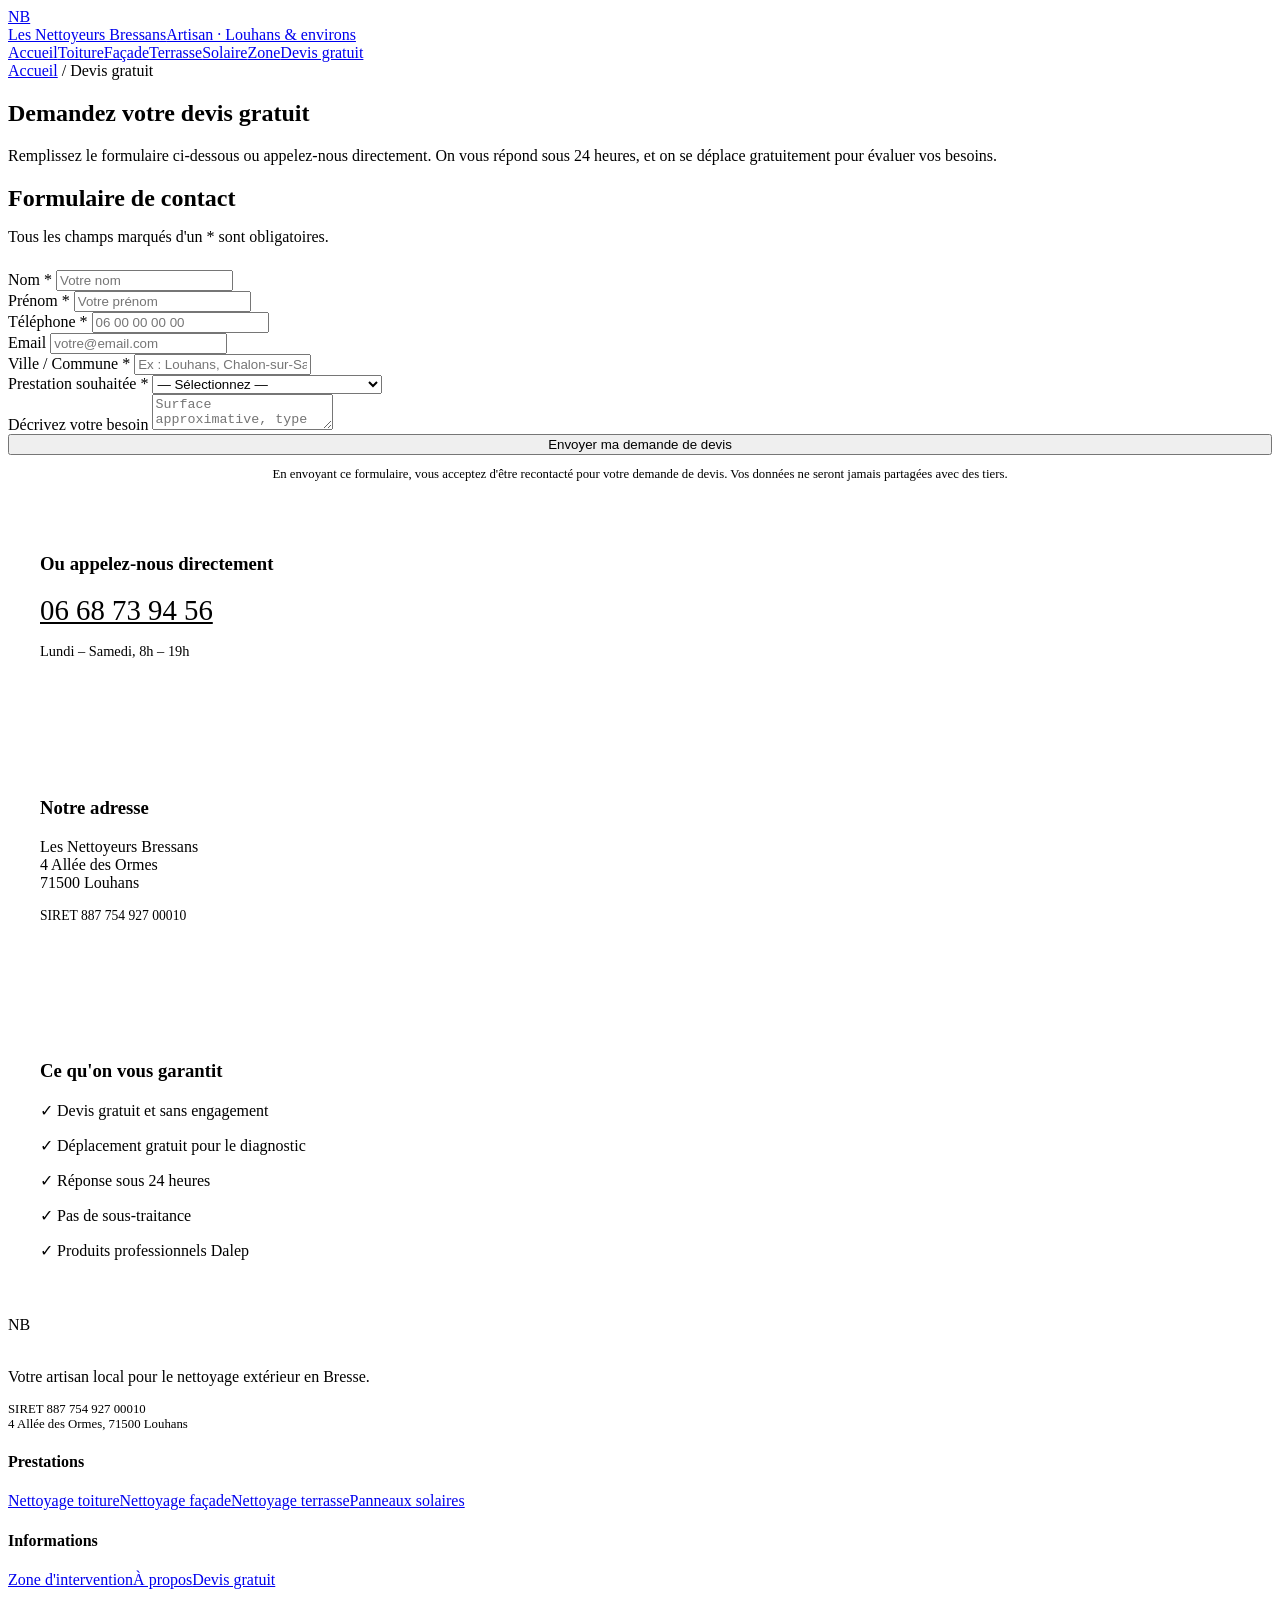
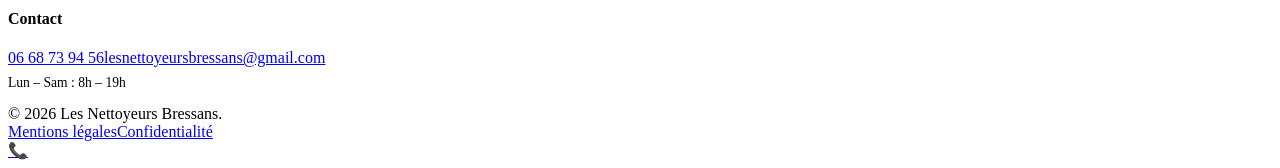
==== commit b5e90472: "Update devis.html" ====
--- a/devis/index.html
+++ b/devis/index.html
@@ -1,724 +1,227 @@
 <!DOCTYPE html>
 <html lang="fr">
 <head>
-<meta charset="UTF-8">
-<meta name="viewport" content="width=device-width, initial-scale=1.0">
-<title>Devis Nettoyage Toiture & Façade | Les Nettoyeurs Bressans</title>
-<meta name="description" content="Devis gratuit sous 24h. Nettoyage toiture et façade en Bresse. Appelez Kévin au 06 68 73 94 56.">
-<meta name="robots" content="noindex, nofollow">
-
-<!-- Google Ads gtag + Phone Conversion Tracking -->
-<script async src="https://www.googletagmanager.com/gtag/js?id=AW-18020213630"></script>
-<script>
-window.dataLayer = window.dataLayer || [];
-function gtag(){dataLayer.push(arguments);}
-gtag('js', new Date());
-gtag('config', 'AW-18020213630', {
-  'phone_conversion_number': '06 68 73 94 56'
-});
-
-function gtag_report_conversion(url) {
-  var callback = function () {
-    if (typeof(url) != 'undefined') { window.location = url; }
-  };
-  gtag('event', 'conversion', {
-    'send_to': 'AW-18020213630/4AlkCN3js5EcEP7G2pBD',
-    'value': 50.0,
-    'currency': 'EUR',
-    'event_callback': callback
-  });
-  return false;
-}
-
-function trackCTA(label, location) {
-  gtag('event', 'generate_lead', {
-    'event_category': 'cta',
-    'event_label': label,
-    'event_location': location
-  });
-  if (typeof fbq === 'function') {
-    fbq('track', 'Lead', { content_name: label, content_category: location });
-  }
-}
-</script>
-
-<!-- GTM -->
-<script>(function(w,d,s,l,i){w[l]=w[l]||[];w[l].push({'gtm.start':
-new Date().getTime(),event:'gtm.js'});var f=d.getElementsByTagName(s)[0],
-j=d.createElement(s),dl=l!='dataLayer'?'&l='+l:'';j.async=true;j.src=
-'https://www.googletagmanager.com/gtm.js?id='+i+dl;f.parentNode.insertBefore(j,f);
-})(window,document,'script','dataLayer','GTM-5T7GTMLB');</script>
-
-<!-- Meta Pixel -->
-<script>
-!function(f,b,e,v,n,t,s){if(f.fbq)return;n=f.fbq=function(){n.callMethod?
-n.callMethod.apply(n,arguments):n.queue.push(arguments)};if(!f._fbq)f._fbq=n;
-n.push=n;n.loaded=!0;n.version='2.0';n.queue=[];t=b.createElement(e);t.async=!0;
-t.src=v;s=b.getElementsByTagName(e)[0];s.parentNode.insertBefore(t,s)}(window,
-document,'script','https://connect.facebook.net/en_US/fbevents.js');
-fbq('init', '2024211461476880');
-fbq('track', 'PageView');
-</script>
-<noscript><img height="1" width="1" style="display:none" src="https://www.facebook.com/tr?id=2024211461476880&ev=PageView&noscript=1"/></noscript>
-
-<link rel="preconnect" href="https://fonts.googleapis.com">
-<link rel="preconnect" href="https://fonts.gstatic.com" crossorigin>
-<link href="https://fonts.googleapis.com/css2?family=Bricolage+Grotesque:opsz,wght@12..96,700;12..96,800&family=Outfit:wght@400;500;600;700&display=swap" rel="stylesheet">
-
-<style>
-  :root {
-    --stone-950: #0c0a09;
-    --stone-900: #1c1917;
-    --stone-700: #44403c;
-    --stone-600: #57534e;
-    --stone-500: #78716c;
-    --stone-400: #a8a29e;
-    --stone-200: #e7e5e4;
-    --stone-100: #f5f5f4;
-    --stone-50: #fafaf9;
-    --amber-600: #d97706;
-    --amber-500: #f59e0b;
-    --amber-400: #fbbf24;
-    --amber-300: #fcd34d;
-    --amber-200: #fde68a;
-    --amber-100: #fef3c7;
-    --green-600: #16a34a;
-    --green-400: #4ade80;
-    --white: #ffffff;
-    --border: rgba(28,25,23,.08);
-    --border-strong: rgba(28,25,23,.14);
-    --shadow-sm: 0 1px 2px rgba(28,25,23,.05);
-    --shadow-md: 0 6px 24px rgba(28,25,23,.07);
-    --r: 14px;
-    --r-lg: 20px;
-  }
-
-  * { margin: 0; padding: 0; box-sizing: border-box; }
-  html { overflow-x: hidden; }
-
-  body {
-    font-family: 'Outfit', sans-serif;
-    color: var(--stone-900);
-    background: var(--stone-50);
-    -webkit-font-smoothing: antialiased;
-    overflow-x: hidden;
-  }
-
-  a { color: inherit; text-decoration: none; }
-  img { max-width: 100%; display: block; }
-
-  .wrap {
-    width: min(calc(100% - 40px), 540px);
-    margin: 0 auto;
-  }
-
-  /* ═══ URGENCY BAR ═══ */
-  .urgency-bar {
-    background: var(--stone-900);
-    color: var(--white);
-    text-align: center;
-    padding: 10px 16px;
-    font-size: .82rem;
-    font-weight: 600;
-    letter-spacing: .02em;
-    display: flex;
-    align-items: center;
-    justify-content: center;
-    gap: 8px;
-  }
-  .pulse {
-    width: 7px; height: 7px;
-    border-radius: 50%;
-    background: var(--green-400);
-    box-shadow: 0 0 0 3px rgba(74,222,128,.2);
-    animation: pulse 2s ease infinite;
-    flex-shrink: 0;
-    display: inline-block;
-  }
-  @keyframes pulse {
-    0%, 100% { box-shadow: 0 0 0 3px rgba(74,222,128,.2); }
-    50% { box-shadow: 0 0 0 8px rgba(74,222,128,0); }
-  }
-
-  /* ═══ HERO ═══ */
-  .hero {
-    padding: 28px 0 32px;
-    text-align: center;
-  }
-
-  .hero-identity {
-    display: flex;
-    align-items: center;
-    justify-content: center;
-    gap: 12px;
-    margin-bottom: 20px;
-  }
-  .hero-photo {
-    width: 52px; height: 52px;
-    border-radius: 999px;
-    object-fit: cover;
-    object-position: center 15%;
-    border: 2px solid var(--amber-300);
-    box-shadow: var(--shadow-md);
-  }
-  .hero-name {
-    font-family: 'Bricolage Grotesque', sans-serif;
-    font-size: .95rem;
-    font-weight: 700;
-    display: block;
-  }
-  .hero-loc {
-    display: flex;
-    align-items: center;
-    gap: 6px;
-    font-size: .8rem;
-    font-weight: 600;
-    color: var(--green-600);
-  }
-
-  .hero h1 {
-    font-family: 'Bricolage Grotesque', sans-serif;
-    font-size: clamp(1.7rem, 5vw, 2.4rem);
-    font-weight: 800;
-    line-height: 1.1;
-    letter-spacing: -.02em;
-    color: var(--stone-950);
-    margin-bottom: 10px;
-  }
-  .hero h1 strong { color: var(--amber-600); }
-
-  .hero-sub {
-    font-size: .95rem;
-    color: var(--stone-500);
-    line-height: 1.55;
-    margin-bottom: 20px;
-  }
-
-  /* ═══ PRICE BOX ═══ */
-  .hero-price {
-    background: var(--white);
-    border-radius: var(--r);
-    padding: 16px 20px;
-    margin-bottom: 20px;
-    border: 1px solid var(--border-strong);
-    box-shadow: var(--shadow-sm);
-    text-align: center;
-  }
-  .hero-price .label {
-    font-size: .72rem;
-    text-transform: uppercase;
-    letter-spacing: .08em;
-    color: var(--stone-500);
-    margin-bottom: 4px;
-    font-weight: 600;
-  }
-  .hero-price .price {
-    font-family: 'Bricolage Grotesque', sans-serif;
-    font-size: 1.6rem;
-    font-weight: 800;
-    color: var(--stone-950);
-  }
-  .hero-price .price span {
-    font-family: 'Outfit', sans-serif;
-    font-size: .85rem;
-    color: var(--stone-500);
-    font-weight: 400;
-  }
-  .hero-price .detail {
-    font-size: .8rem;
-    color: var(--stone-500);
-    margin-top: 3px;
-  }
-  .hero-price .promo {
-    display: inline-block;
-    margin-top: 8px;
-    padding: 4px 12px;
-    border-radius: 8px;
-    background: var(--amber-100);
-    color: var(--amber-600);
-    font-size: .78rem;
-    font-weight: 700;
-  }
-
-  /* ═══ CTA PRINCIPAL ═══ */
-  .cta-main {
-    display: flex;
-    align-items: center;
-    justify-content: center;
-    gap: 10px;
-    width: 100%;
-    padding: 17px 24px;
-    background: var(--green-600);
-    color: var(--white);
-    border: none;
-    border-radius: var(--r);
-    font-family: 'Outfit', sans-serif;
-    font-size: 1.05rem;
-    font-weight: 700;
-    cursor: pointer;
-    transition: all .2s;
-    box-shadow: 0 4px 18px rgba(22,163,74,.3);
-  }
-  .cta-main:hover {
-    background: #15803d;
-    transform: translateY(-2px);
-    box-shadow: 0 8px 26px rgba(22,163,74,.38);
-  }
-
-  .cta-sub {
-    margin-top: 8px;
-    font-size: .8rem;
-    color: var(--stone-400);
-    text-align: center;
-  }
-
-  /* ═══ BADGES PRO ═══ */
-  .pro-badges {
-    display: flex;
-    justify-content: center;
-    gap: 8px;
-    padding: 20px 0 0;
-    flex-wrap: wrap;
-  }
-  .pro-badge {
-    display: inline-flex;
-    align-items: center;
-    gap: 5px;
-    padding: 6px 13px;
-    border-radius: 8px;
-    font-size: .78rem;
-    font-weight: 700;
-    background: var(--stone-950);
-    color: var(--white);
-    letter-spacing: .01em;
-  }
-
-  /* ═══ AVANT/APRÈS ═══ */
-  .ba-section { padding: 32px 0 0; }
-  .section-label {
-    font-size: .72rem;
-    text-transform: uppercase;
-    letter-spacing: .1em;
-    color: var(--amber-600);
-    font-weight: 700;
-    margin-bottom: 12px;
-    text-align: center;
-  }
-  .ba-grid {
-    display: grid;
-    grid-template-columns: 1fr 1fr;
-    gap: 10px;
-  }
-  .ba-card {
-    border-radius: var(--r);
-    overflow: hidden;
-    border: 1px solid var(--border-strong);
-    box-shadow: var(--shadow-sm);
-    background: var(--white);
-  }
-  .ba-card img {
-    width: 100%;
-    height: 160px;
-    object-fit: cover;
-  }
-  .ba-card-footer {
-    padding: 10px 12px;
-    display: flex;
-    justify-content: space-between;
-    align-items: center;
-    font-size: .72rem;
-    font-weight: 700;
-  }
-  .ba-card-footer .before { color: #c44; }
-  .ba-card-footer .after { color: var(--green-600); }
-  .ba-card-footer .type {
-    font-weight: 600;
-    color: var(--stone-500);
-    font-size: .7rem;
-    text-transform: uppercase;
-    letter-spacing: .04em;
-  }
-
-  /* ═══ 3 RAISONS ═══ */
-  .reasons { padding: 36px 0; }
-  .reasons-title {
-    font-family: 'Bricolage Grotesque', sans-serif;
-    font-size: 1.25rem;
-    font-weight: 800;
-    text-align: center;
-    color: var(--stone-950);
-    margin-bottom: 20px;
-  }
-  .reasons-grid { display: grid; gap: 12px; }
-  .reason-card {
-    display: flex;
-    gap: 14px;
-    align-items: flex-start;
-    padding: 18px;
-    border-radius: var(--r);
-    background: var(--white);
-    border: 1px solid var(--border-strong);
-    box-shadow: var(--shadow-sm);
-  }
-  .reason-icon {
-    width: 44px; height: 44px;
-    border-radius: 12px;
-    display: grid;
-    place-items: center;
-    flex-shrink: 0;
-  }
-  .reason-icon.amber { background: var(--amber-100); color: var(--amber-600); }
-  .reason-icon.green { background: rgba(22,163,74,.08); color: var(--green-600); }
-  .reason-icon.dark { background: var(--stone-100); color: var(--stone-700); }
-  .reason-card h3 {
-    font-family: 'Bricolage Grotesque', sans-serif;
-    font-size: .92rem;
-    font-weight: 800;
-    color: var(--stone-950);
-    margin-bottom: 3px;
-  }
-  .reason-card p {
-    font-size: .84rem;
-    color: var(--stone-500);
-    line-height: 1.5;
-  }
-
-  /* ═══ AVIS ═══ */
-  .review { padding: 0 0 32px; }
-  .review-card {
-    background: var(--white);
-    border-radius: var(--r);
-    padding: 20px;
-    border: 1px solid var(--border-strong);
-    box-shadow: var(--shadow-sm);
-  }
-  .review-stars {
-    color: var(--amber-500);
-    font-size: 1rem;
-    letter-spacing: 2px;
-    margin-bottom: 10px;
-  }
-  .review-text {
-    font-size: .9rem;
-    color: var(--stone-600);
-    line-height: 1.6;
-    margin-bottom: 12px;
-    font-style: italic;
-  }
-  .review-author {
-    display: flex;
-    justify-content: space-between;
-    align-items: center;
-    padding-top: 10px;
-    border-top: 1px solid var(--border);
-  }
-  .review-author strong { font-size: .85rem; color: var(--stone-700); }
-  .review-author span { font-size: .78rem; color: var(--stone-400); }
-
-  /* ═══ ARTISAN ═══ */
-  .artisan { padding: 0 0 28px; }
-  .artisan-inner {
-    display: flex;
-    gap: 14px;
-    align-items: center;
-  }
-  .artisan-inner img {
-    width: 64px; height: 64px;
-    border-radius: 50%;
-    object-fit: cover;
-    object-position: center 15%;
-    border: 2px solid var(--amber-300);
-    flex-shrink: 0;
-  }
-  .artisan-info h3 {
-    font-family: 'Bricolage Grotesque', sans-serif;
-    font-size: .9rem;
-    font-weight: 800;
-    margin-bottom: 2px;
-  }
-  .artisan-info p {
-    font-size: .82rem;
-    color: var(--stone-500);
-    line-height: 1.45;
-  }
-
-  /* ═══ ZONE ═══ */
-  .zone { padding: 0 0 24px; }
-  .zone-box {
-    padding: 22px;
-    border-radius: var(--r-lg);
-    background: var(--stone-950);
-    color: var(--white);
-    text-align: center;
-  }
-  .zone-box h2 {
-    font-family: 'Bricolage Grotesque', sans-serif;
-    font-size: 1.05rem;
-    font-weight: 800;
-    margin-bottom: 6px;
-  }
-  .zone-box p {
-    font-size: .84rem;
-    color: rgba(255,255,255,.6);
-    line-height: 1.5;
-  }
-
-  /* ═══ FINAL CTA ═══ */
-  .final-cta { padding: 8px 0 100px; text-align: center; }
-  .final-cta-box {
-    padding: 32px 24px;
-    border-radius: var(--r-lg);
-    background: var(--stone-950);
-    color: var(--white);
-    position: relative;
-    overflow: hidden;
-  }
-  .final-cta-box::before {
-    content: "";
-    position: absolute;
-    top: -60px; left: 50%;
-    transform: translateX(-50%);
-    width: 300px; height: 300px;
-    border-radius: 50%;
-    background: radial-gradient(circle, rgba(251,191,36,.1), transparent 60%);
-    pointer-events: none;
-  }
-  .final-cta-box h2 {
-    font-family: 'Bricolage Grotesque', sans-serif;
-    font-size: 1.3rem;
-    font-weight: 800;
-    margin-bottom: 8px;
-    position: relative; z-index: 1;
-  }
-  .final-cta-box p {
-    font-size: .88rem;
-    color: rgba(255,255,255,.6);
-    margin-bottom: 20px;
-    position: relative; z-index: 1;
-  }
-  .final-cta-box .cta-main {
-    color: var(--stone-950);
-    background: var(--amber-400);
-    box-shadow: 0 4px 18px rgba(245,158,11,.3);
-    position: relative; z-index: 1;
-  }
-  .final-cta-box .cta-main:hover {
-    background: var(--amber-300);
-    box-shadow: 0 8px 26px rgba(245,158,11,.4);
-  }
-
-  /* ═══ STICKY BAR ═══ */
-  .sticky-cta {
-    position: fixed;
-    bottom: 0; left: 0; right: 0;
-    z-index: 100;
-    padding: 10px 14px;
-    padding-bottom: calc(10px + env(safe-area-inset-bottom, 0px));
-    background: rgba(255,255,255,.95);
-    backdrop-filter: blur(12px);
-    border-top: 1px solid var(--border);
-    box-shadow: 0 -2px 14px rgba(0,0,0,.06);
-  }
-  .sticky-cta a {
-    display: flex;
-    align-items: center;
-    justify-content: center;
-    gap: 8px;
-    padding: 14px 12px;
-    border-radius: 10px;
-    font-family: 'Outfit', sans-serif;
-    font-size: .95rem;
-    font-weight: 700;
-    color: var(--white);
-    background: var(--green-600);
-    text-decoration: none;
-    animation: sticky-glow 2.5s ease-in-out infinite;
-  }
-  @keyframes sticky-glow {
-    0%, 100% { box-shadow: 0 0 0 0 rgba(22,163,74,.4); }
-    50% { box-shadow: 0 0 0 8px rgba(22,163,74,0); }
-  }
-
-  /* ═══ RESPONSIVE ═══ */
-  @media (min-width: 640px) {
-    .sticky-cta { max-width: 500px; left: 50%; right: auto; transform: translateX(-50%); border-radius: 16px 16px 0 0; }
-  }
-  @media (max-width: 400px) {
-    .ba-grid { grid-template-columns: 1fr; }
-    .ba-card img { height: 180px; }
-  }
-</style>
+  <!-- Google Tag Manager -->
+  <script>(function(w,d,s,l,i){w[l]=w[l]||[];w[l].push({'gtm.start':
+  new Date().getTime(),event:'gtm.js'});var f=d.getElementsByTagName(s)[0],
+  j=d.createElement(s),dl=l!='dataLayer'?'&l='+l:'';j.async=true;j.src=
+  'https://www.googletagmanager.com/gtm.js?id='+i+dl;f.parentNode.insertBefore(j,f);
+  })(window,document,'script','dataLayer','GTM-5T7GTMLB');</script>
+  <!-- End Google Tag Manager -->
+  <meta charset="UTF-8">
+  <meta name="viewport" content="width=device-width, initial-scale=1.0">
+  <title>Devis Gratuit — Nettoyage Toiture, Façade, Terrasse | Les Nettoyeurs Bressans</title>
+  <meta name="description" content="Demandez un devis gratuit et sans engagement pour le nettoyage de votre toiture, façade, terrasse ou panneaux solaires. Réponse sous 24h.">
+  <link rel="canonical" href="https://lesnettoyeursbressans.fr/devis.html">
+  <link rel="stylesheet" href="css/style.css">
+  <!-- Google Ads Global Site Tag -->
+  <script async src="https://www.googletagmanager.com/gtag/js?id=AW-18020213630"></script>
+  <script>
+  window.dataLayer=window.dataLayer||[];
+  function gtag(){dataLayer.push(arguments);}
+  gtag('js',new Date());
+  gtag('config','AW-18020213630');
+  </script>
+  <!-- End Google Ads -->
+  <!-- Meta Pixel -->
+  <script>
+  !function(f,b,e,v,n,t,s)
+  {if(f.fbq)return;n=f.fbq=function(){n.callMethod?
+  n.callMethod.apply(n,arguments):n.queue.push(arguments)};
+  if(!f._fbq)f._fbq=n;n.push=n;n.loaded=!0;n.version='2.0';
+  n.queue=[];t=b.createElement(e);t.async=!0;
+  t.src=v;s=b.getElementsByTagName(e)[0];
+  s.parentNode.insertBefore(t,s)}(window,document,'script',
+  'https://connect.facebook.net/en_US/fbevents.js');
+  fbq('init','2024211461476880');
+  fbq('track','PageView');
+  </script>
+  <noscript><img height="1" width="1" style="display:none"
+  src="https://www.facebook.net/tr?id=2024211461476880&ev=PageView&noscript=1"/></noscript>
+  <!-- End Meta Pixel -->
 </head>
 <body>
-
-<!-- GTM noscript -->
-<noscript><iframe src="https://www.googletagmanager.com/ns.html?id=GTM-5T7GTMLB" height="0" width="0" style="display:none;visibility:hidden"></iframe></noscript>
-
-<!-- URGENCY BAR -->
-<div class="urgency-bar">
-  <span class="pulse"></span>
-  🌿 Offre de printemps | <strong>-10% sur tout devis signé</strong> en avril
-</div>
-
-<!-- HERO -->
-<section class="hero">
-  <div class="wrap">
-
-    <div class="hero-identity">
-      <img class="hero-photo" src="../kevin.jpg" alt="Kévin" width="52" height="52">
-      <div>
-        <strong class="hero-name">Kévin · Les Nettoyeurs Bressans</strong>
-        <span class="hero-loc"><span class="pulse"></span> Disponible · Louhans &amp; 60 km</span>
-      </div>
+<!-- Google Tag Manager (noscript) -->
+<noscript><iframe src="https://www.googletagmanager.com/ns.html?id=GTM-5T7GTMLB"
+height="0" width="0" style="display:none;visibility:hidden"></iframe></noscript>
+<!-- End Google Tag Manager (noscript) -->
+
+<header class="header scrolled" id="header">
+  <nav class="nav container">
+    <a href="index.html" class="nav__logo"><div class="nav__logo-icon">NB</div><div class="nav__logo-text" style="color:var(--color-primary-dark);">Les Nettoyeurs Bressans<span>Artisan · Louhans &amp; environs</span></div></a>
+    <div class="nav__links" id="navLinks">
+      <a href="index.html" class="nav__link">Accueil</a><a href="nettoyage-toiture.html" class="nav__link">Toiture</a><a href="nettoyage-facade.html" class="nav__link">Façade</a><a href="nettoyage-terrasse.html" class="nav__link">Terrasse</a><a href="panneaux-solaires.html" class="nav__link">Solaire</a><a href="zone-intervention.html" class="nav__link">Zone</a><a href="devis.html" class="nav__link nav__cta active">Devis gratuit</a>
     </div>
-
-    <h1>Votre toiture ou façade a besoin d'un <strong>coup de propre</strong> ?</h1>
-
-    <p class="hero-sub">Démoussage, nettoyage, traitement longue durée.<br>Devis gratuit sous 24h — déplacement offert.</p>
-
-    <div class="hero-price">
-      <div class="label">Exemple de prix</div>
-      <div class="price">800 € <span>/ toiture 100 m²</span></div>
-      <div class="detail">Démoussage + traitement préventif 3-5 ans inclus</div>
-      <span class="promo">-10% en avril</span>
-    </div>
-
-    <a href="tel:0668739456" class="cta-main" onclick="trackCTA('appel','lp-hero'); gtag_report_conversion();">
-      <svg width="20" height="20" viewBox="0 0 24 24" fill="none" stroke="currentColor" stroke-width="2.5" stroke-linecap="round" stroke-linejoin="round"><path d="M22 16.92v3a2 2 0 01-2.18 2 19.79 19.79 0 01-8.63-3.07 19.5 19.5 0 01-6-6 19.79 19.79 0 01-3.07-8.67A2 2 0 014.11 2h3a2 2 0 012 1.72c.127.96.361 1.903.7 2.81a2 2 0 01-.45 2.11L8.09 9.91a16 16 0 006 6l1.27-1.27a2 2 0 012.11-.45c.907.339 1.85.573 2.81.7A2 2 0 0122 16.92z"/></svg>
-      Appeler Kévin — 06 68 73 94 56
-    </a>
-    <p class="cta-sub">Devis gratuit, réponse sous 24h</p>
-
-    <div class="pro-badges">
-      <span class="pro-badge">Résultat garanti 3-5 ans</span>
-      <span class="pro-badge">Entreprise locale</span>
-      <span class="pro-badge">SIRET vérifié</span>
-    </div>
+    <div class="nav__burger" id="navBurger"><span></span><span></span><span></span></div>
+  </nav>
+  <div class="nav__overlay" id="navOverlay"></div>
+</header>
+
+<section class="page-hero">
+  <div class="container">
+    <div class="breadcrumb"><a href="index.html">Accueil</a> <span>/</span> <span>Devis gratuit</span></div>
+    <h1>Demandez votre devis gratuit</h1>
+    <p>Remplissez le formulaire ci-dessous ou appelez-nous directement. On vous répond sous 24 heures, et on se déplace gratuitement pour évaluer vos besoins.</p>
   </div>
 </section>
 
-<!-- AVANT/APRÈS × 2 -->
-<section class="ba-section">
-  <div class="wrap">
-    <p class="section-label">Résultats concrets</p>
-    <div class="ba-grid">
-      <div class="ba-card">
-        <img src="../hero-avant-apres-2.jpg" alt="Avant après nettoyage toiture" loading="lazy" width="400" height="260">
-        <div class="ba-card-footer">
-          <div><span class="before">Avant</span> → <span class="after">Après</span></div>
-          <span class="type">Toiture</span>
+<section class="section">
+  <div class="container">
+    <div class="about-row">
+      <!-- FORM -->
+      <div class="fade-up">
+        <h2 style="margin-bottom:8px;">Formulaire de contact</h2>
+        <p>Tous les champs marqués d'un * sont obligatoires.</p>
+
+        <form id="devisForm" style="margin-top:24px;">
+          <div class="form-row">
+            <div class="form-group">
+              <label for="nom">Nom *</label>
+              <input type="text" id="nom" name="nom" required placeholder="Votre nom">
+            </div>
+            <div class="form-group">
+              <label for="prenom">Prénom *</label>
+              <input type="text" id="prenom" name="prenom" required placeholder="Votre prénom">
+            </div>
+          </div>
+          <div class="form-row">
+            <div class="form-group">
+              <label for="telephone">Téléphone *</label>
+              <input type="tel" id="telephone" name="telephone" required placeholder="06 00 00 00 00">
+            </div>
+            <div class="form-group">
+              <label for="email">Email</label>
+              <input type="email" id="email" name="email" placeholder="votre@email.com">
+            </div>
+          </div>
+          <div class="form-group">
+            <label for="ville">Ville / Commune *</label>
+            <input type="text" id="ville" name="ville" required placeholder="Ex : Louhans, Chalon-sur-Saône…">
+          </div>
+          <div class="form-group">
+            <label for="prestation">Prestation souhaitée *</label>
+            <select id="prestation" name="prestation" required>
+              <option value="">— Sélectionnez —</option>
+              <option value="toiture">Nettoyage / démoussage de toiture</option>
+              <option value="facade">Nettoyage de façade</option>
+              <option value="terrasse">Nettoyage de terrasse / dallage</option>
+              <option value="solaire">Nettoyage de panneaux solaires</option>
+              <option value="multiple">Plusieurs prestations</option>
+              <option value="autre">Autre</option>
+            </select>
+          </div>
+          <div class="form-group">
+            <label for="message">Décrivez votre besoin</label>
+            <textarea id="message" name="message" placeholder="Surface approximative, type de matériau, problèmes constatés, photos bienvenues…"></textarea>
+          </div>
+          <button type="submit" class="btn btn--primary btn--lg" style="width:100%;justify-content:center;">
+            Envoyer ma demande de devis
+          </button>
+          <p style="font-size:.8rem;color:var(--color-gray-500);margin-top:12px;text-align:center;">
+            En envoyant ce formulaire, vous acceptez d'être recontacté pour votre demande de devis. Vos données ne seront jamais partagées avec des tiers.
+          </p>
+        </form>
+
+        <!-- Success message (hidden by default) -->
+        <div id="formSuccess" style="display:none;text-align:center;padding:48px 24px;">
+          <div style="font-size:3rem;margin-bottom:16px;">✅</div>
+          <h3>Demande envoyée !</h3>
+          <p>Merci pour votre demande. On vous recontacte sous 24 heures.</p>
         </div>
       </div>
-      <div class="ba-card">
-        <img src="../hero-avant-apres-1.jpg" alt="Avant après nettoyage façade" loading="lazy" width="400" height="260">
-        <div class="ba-card-footer">
-          <div><span class="before">Avant</span> → <span class="after">Après</span></div>
-          <span class="type">Façade</span>
+
+      <!-- CONTACT INFO -->
+      <div class="fade-up">
+        <div style="background:var(--color-gray-100);border-radius:var(--radius-md);padding:40px 32px;margin-bottom:24px;">
+          <h3>Ou appelez-nous directement</h3>
+          <a href="tel:+33668739456" style="font-family:var(--font-display);font-size:1.8rem;color:var(--color-primary);display:block;margin:16px 0;">06 68 73 94 56</a>
+          <p style="font-size:.9rem;">Lundi – Samedi, 8h – 19h</p>
+        </div>
+
+        <div style="background:var(--color-gray-100);border-radius:var(--radius-md);padding:40px 32px;margin-bottom:24px;">
+          <h3>Notre adresse</h3>
+          <p>Les Nettoyeurs Bressans<br>4 Allée des Ormes<br>71500 Louhans</p>
+          <p style="font-size:.85rem;color:var(--color-gray-500);">SIRET 887 754 927 00010</p>
+        </div>
+
+        <div style="background:var(--color-gray-100);border-radius:var(--radius-md);padding:40px 32px;">
+          <h3>Ce qu'on vous garantit</h3>
+          <p>✓ Devis gratuit et sans engagement</p>
+          <p>✓ Déplacement gratuit pour le diagnostic</p>
+          <p>✓ Réponse sous 24 heures</p>
+          <p>✓ Pas de sous-traitance</p>
+          <p>✓ Produits professionnels Dalep</p>
         </div>
       </div>
     </div>
   </div>
 </section>
 
-<!-- 3 RAISONS -->
-<section class="reasons">
-  <div class="wrap">
-    <h2 class="reasons-title">Pourquoi nous choisir ?</h2>
-    <div class="reasons-grid">
-
-      <div class="reason-card">
-        <div class="reason-icon amber">
-          <svg width="22" height="22" fill="none" viewBox="0 0 24 24"><path d="M12 2L3 7v5c0 5.55 3.84 10.74 9 12 5.16-1.26 9-6.45 9-12V7l-9-5z" stroke="currentColor" stroke-width="2"/><path d="M9 12l2 2 4-4" stroke="currentColor" stroke-width="2" stroke-linecap="round" stroke-linejoin="round"/></svg>
-        </div>
-        <div>
-          <h3>Techniques douces, résultat durable</h3>
-          <p>Basse pression et brossage manuel adaptés à votre support. Pas de Kärcher agressif. Traitement anti-mousse écologique garanti 3 à 5 ans.</p>
-        </div>
-      </div>
-
-      <div class="reason-card">
-        <div class="reason-icon green">
-          <svg width="22" height="22" fill="none" viewBox="0 0 24 24"><path d="M20 21v-2a4 4 0 00-4-4H8a4 4 0 00-4 4v2" stroke="currentColor" stroke-width="2" stroke-linecap="round"/><circle cx="12" cy="7" r="4" stroke="currentColor" stroke-width="2"/></svg>
-        </div>
-        <div>
-          <h3>Kévin intervient lui-même</h3>
-          <p>Ex-maçon charpentier, il connaît le bâtiment de l'intérieur. Pas de sous-traitant, pas de surprise : c'est lui sur votre chantier.</p>
-        </div>
-      </div>
-
-      <div class="reason-card">
-        <div class="reason-icon dark">
-          <svg width="22" height="22" fill="none" viewBox="0 0 24 24"><path d="M12 8v4l3 3" stroke="currentColor" stroke-width="2" stroke-linecap="round"/><circle cx="12" cy="12" r="9" stroke="currentColor" stroke-width="2"/></svg>
-        </div>
-        <div>
-          <h3>Devis en 24h, intervention rapide</h3>
-          <p>Envoyez une photo, recevez un chiffrage sous 24h. Déplacement gratuit dans un rayon de 60 km autour de Louhans.</p>
-        </div>
-      </div>
-
+<footer class="footer">
+  <div class="container">
+    <div class="footer__grid">
+      <div class="footer__brand"><div class="nav__logo"><div class="nav__logo-icon">NB</div><div class="nav__logo-text" style="color:#fff;">Les Nettoyeurs Bressans<span>Artisan · Louhans</span></div></div><p>Votre artisan local pour le nettoyage extérieur en Bresse.</p><p style="font-size:.8rem;margin-top:8px;">SIRET 887 754 927 00010<br>4 Allée des Ormes, 71500 Louhans</p></div>
+      <div><h4>Prestations</h4><a href="nettoyage-toiture.html" class="footer__link">Nettoyage toiture</a><a href="nettoyage-facade.html" class="footer__link">Nettoyage façade</a><a href="nettoyage-terrasse.html" class="footer__link">Nettoyage terrasse</a><a href="panneaux-solaires.html" class="footer__link">Panneaux solaires</a></div>
+      <div><h4>Informations</h4><a href="zone-intervention.html" class="footer__link">Zone d'intervention</a><a href="a-propos.html" class="footer__link">À propos</a><a href="devis.html" class="footer__link">Devis gratuit</a></div>
+      <div><h4>Contact</h4><a href="tel:+33668739456" class="footer__link">06 68 73 94 56</a><a href="mailto:lesnettoyeursbressans@gmail.com" class="footer__link">lesnettoyeursbressans@gmail.com</a><p style="font-size:.85rem;margin-top:8px;">Lun – Sam : 8h – 19h</p></div>
     </div>
+    <div class="footer__bottom"><span>© 2026 Les Nettoyeurs Bressans.</span><div class="footer__legal"><a href="mentions-legales.html">Mentions légales</a><a href="mentions-legales.html#confidentialite">Confidentialité</a></div></div>
   </div>
-</section>
-
-<!-- AVIS -->
-<section class="review">
-  <div class="wrap">
-    <p class="section-label">Avis client</p>
-    <div class="review-card">
-      <div class="review-stars">★★★★★</div>
-      <p class="review-text">"On avait de la mousse sur toute la toiture depuis des années. Kévin est venu rapidement, le travail a été fait en une journée. Le toit est nickel. Très bon rapport qualité-prix."</p>
-      <div class="review-author">
-        <strong>Michel R.</strong>
-        <span>Branges (71)</span>
-      </div>
-    </div>
-  </div>
-</section>
-
-<!-- ARTISAN -->
-<section class="artisan">
-  <div class="wrap">
-    <div class="artisan-inner">
-      <img src="../kevin.jpg" alt="Kévin Autin" width="64" height="64" loading="lazy">
-      <div class="artisan-info">
-        <h3>Kévin · Ex-maçon charpentier</h3>
-        <p>Basé à Louhans. Connaissance du bâtiment, respect du support. C'est lui qui intervient, pas un sous-traitant.</p>
-      </div>
-    </div>
-  </div>
-</section>
-
-<!-- ZONE -->
-<section class="zone">
-  <div class="wrap">
-    <div class="zone-box">
-      <h2>Intervention à Louhans et 60 km</h2>
-      <p>Chalon-sur-Saône · Mâcon · Bourg-en-Bresse · Tournus · Lons-le-Saunier · et toutes communes alentour</p>
-    </div>
-  </div>
-</section>
-
-<!-- FINAL CTA -->
-<section class="final-cta">
-  <div class="wrap">
-    <div class="final-cta-box">
-      <h2>Un toit ou une façade à nettoyer ?</h2>
-      <p>Appelez Kévin directement. Devis gratuit sous 24h, déplacement offert.</p>
-      <a href="tel:0668739456" class="cta-main" onclick="trackCTA('appel','lp-footer'); gtag_report_conversion();">
-        <svg width="20" height="20" viewBox="0 0 24 24" fill="none" stroke="currentColor" stroke-width="2.5" stroke-linecap="round" stroke-linejoin="round"><path d="M22 16.92v3a2 2 0 01-2.18 2 19.79 19.79 0 01-8.63-3.07 19.5 19.5 0 01-6-6 19.79 19.79 0 01-3.07-8.67A2 2 0 014.11 2h3a2 2 0 012 1.72c.127.96.361 1.903.7 2.81a2 2 0 01-.45 2.11L8.09 9.91a16 16 0 006 6l1.27-1.27a2 2 0 012.11-.45c.907.339 1.85.573 2.81.7A2 2 0 0122 16.92z"/></svg>
-        06 68 73 94 56
-      </a>
-    </div>
-  </div>
-</section>
-
-<!-- STICKY BAR -->
-<div class="sticky-cta">
-  <a href="tel:0668739456" onclick="trackCTA('appel','lp-sticky'); gtag_report_conversion();">
-    <svg width="18" height="18" viewBox="0 0 24 24" fill="none" stroke="currentColor" stroke-width="2.5" stroke-linecap="round" stroke-linejoin="round"><path d="M22 16.92v3a2 2 0 01-2.18 2 19.79 19.79 0 01-8.63-3.07 19.5 19.5 0 01-6-6 19.79 19.79 0 01-3.07-8.67A2 2 0 014.11 2h3a2 2 0 012 1.72c.127.96.361 1.903.7 2.81a2 2 0 01-.45 2.11L8.09 9.91a16 16 0 006 6l1.27-1.27a2 2 0 012.11-.45c.907.339 1.85.573 2.81.7A2 2 0 0122 16.92z"/></svg>
-    Appeler Kévin — Devis gratuit
-  </a>
-</div>
-
+</footer>
+<a href="tel:+33668739456" class="phone-float" aria-label="Appeler">📞</a>
+<script src="js/main.js"></script>
+<script>
+// Form submission to Google Sheets
+document.getElementById('devisForm').addEventListener('submit', async function(e) {
+  e.preventDefault();
+  const form = e.target;
+  const btn = form.querySelector('button[type="submit"]');
+  btn.textContent = 'Envoi en cours…';
+  btn.disabled = true;
+
+  const data = new FormData(form);
+  const payload = {};
+  data.forEach((v, k) => payload[k] = v);
+
+  try {
+    await fetch('https://script.google.com/macros/s/AKfycbwtWmpviwn-r7PRFpL--6kPzshwyB095Z7yAe21xAEgWepTwG3g3nohkPAQPI-LZgcE/exec', {
+      method: 'POST',
+      mode: 'no-cors',
+      headers: { 'Content-Type': 'application/json' },
+      body: JSON.stringify(payload)
+    });
+    form.style.display = 'none';
+    document.getElementById('formSuccess').style.display = 'block';
+
+    // Google Ads conversion — Lead Devis
+    if (typeof gtag !== 'undefined') {
+      gtag('event', 'conversion', {
+        'send_to': 'AW-18020213630/2UPdCN7F9JQcEP7G2pBD',
+        'value': 50.0,
+        'currency': 'EUR'
+      });
+    }
+
+    // GTM dataLayer
+    window.dataLayer = window.dataLayer || [];
+    window.dataLayer.push({
+      'event': 'form_submit_devis',
+      'form_prestation': payload.prestation || '',
+      'form_ville': payload.ville || ''
+    });
+
+    // Meta Pixel lead event
+    if (typeof fbq !== 'undefined') {
+      fbq('track', 'Lead', {
+        content_name: payload.prestation || 'devis',
+        content_category: 'devis_form'
+      });
+    }
+  } catch (err) {
+    btn.textContent = 'Erreur — Réessayez';
+    btn.disabled = false;
+  }
+});
+</script>
 </body>
 </html>
